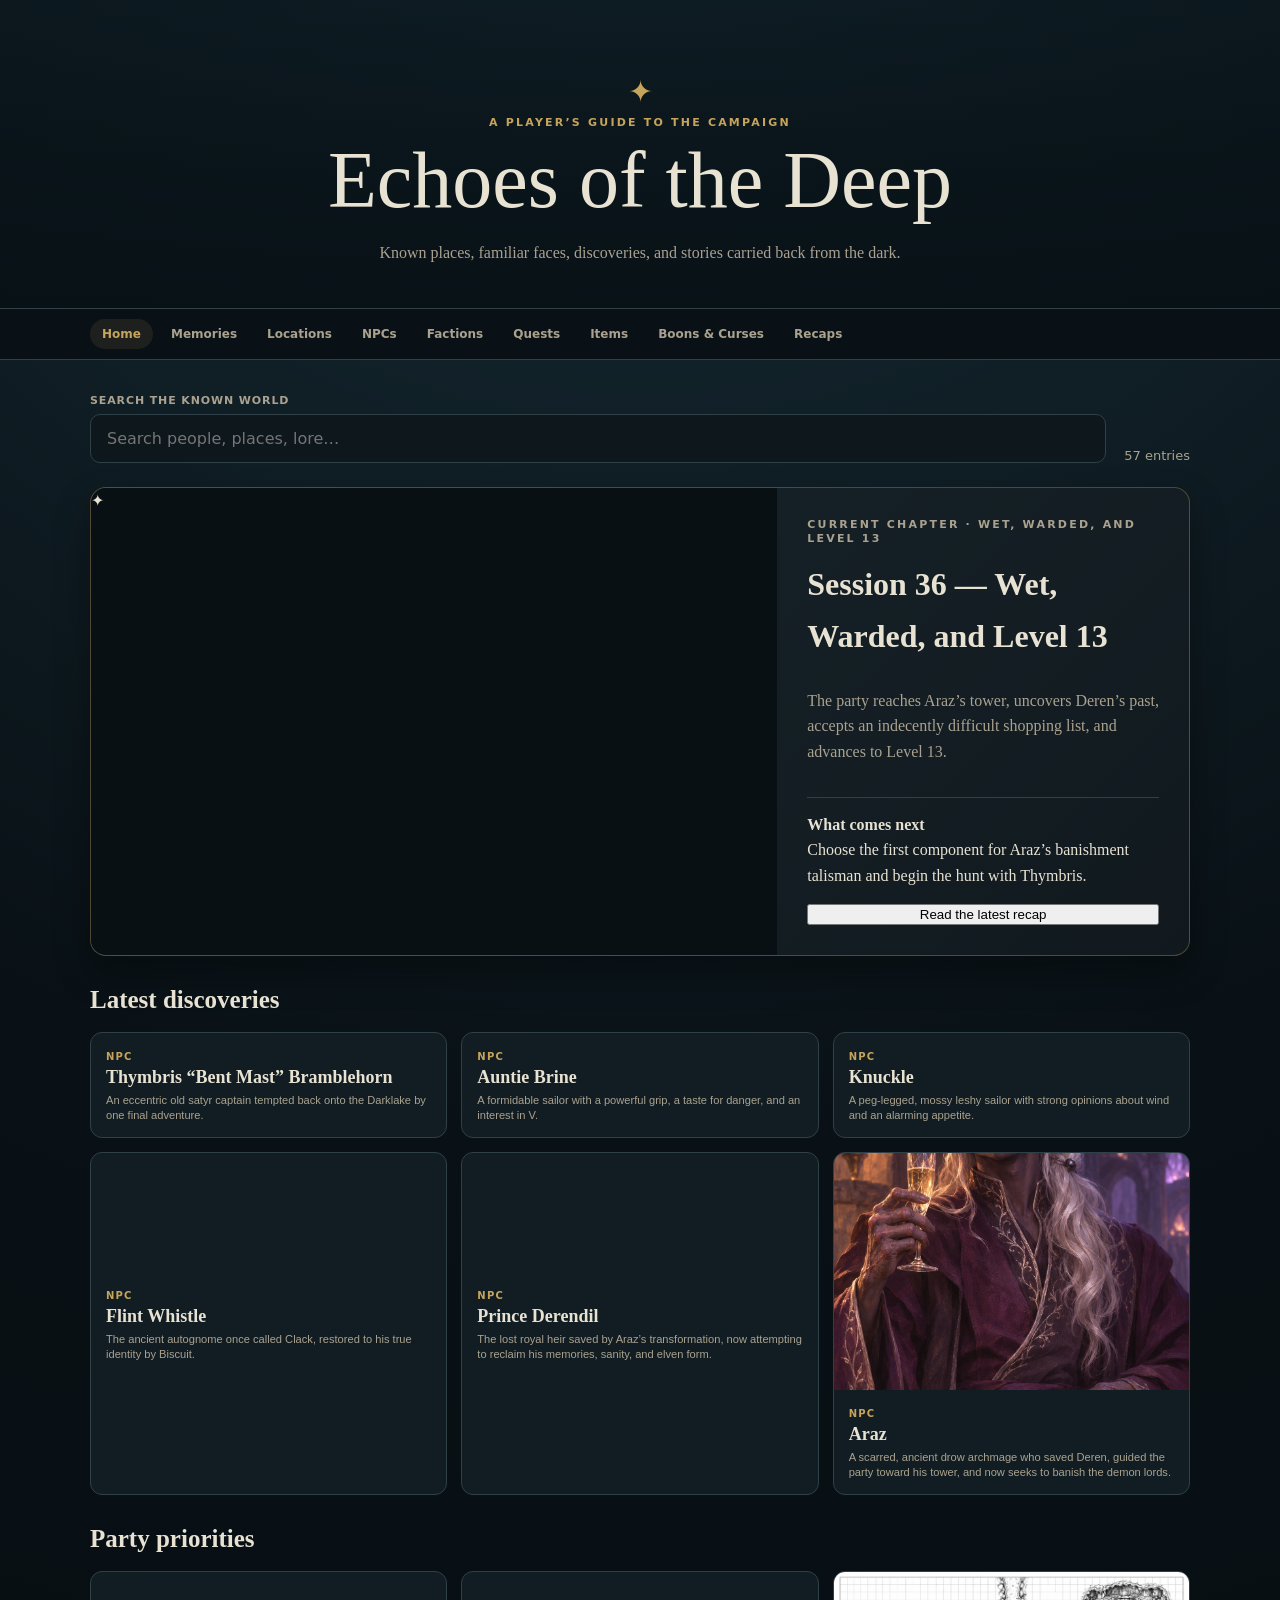
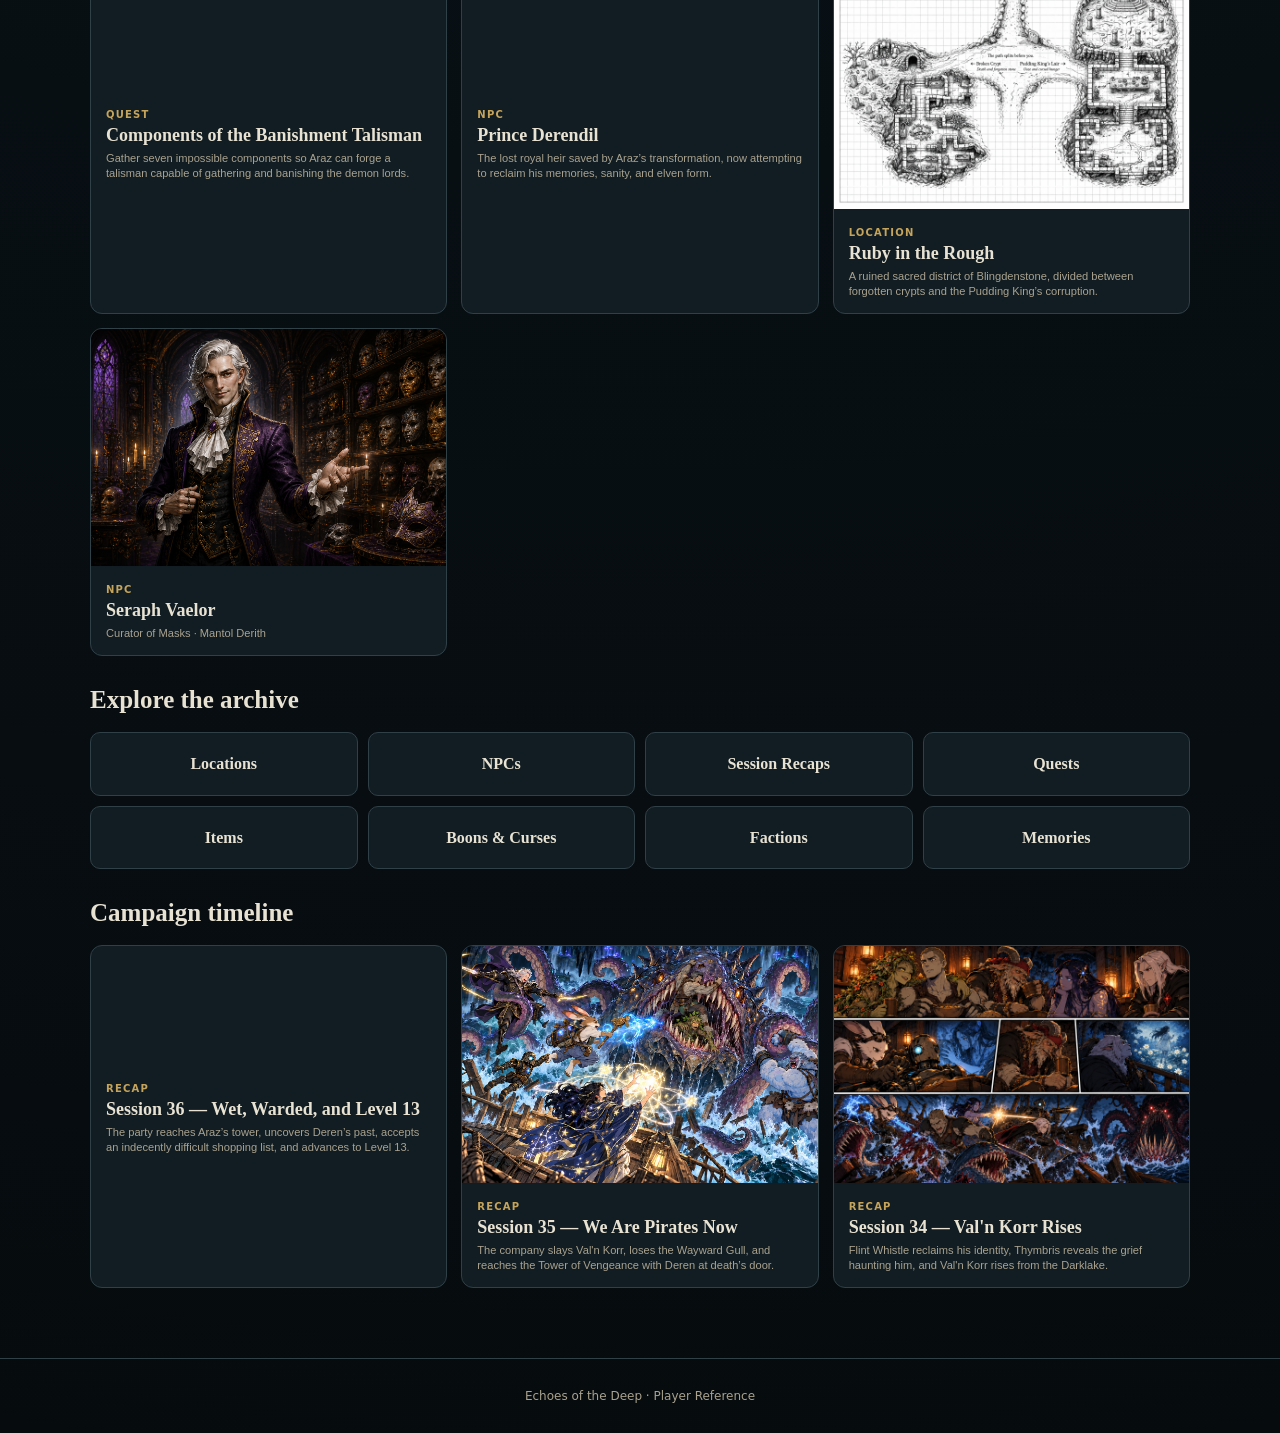
==== index.html @ adfc3007 "Add Session 36 recap, Araz, and talisman quest" ====
<!doctype html>
<html lang="en">
<head>
  <meta charset="utf-8"><meta name="viewport" content="width=device-width,initial-scale=1">
  <meta name="description" content="Player-safe campaign reference for Echoes of the Deep">
  <title>Echoes of the Deep · Player Wiki</title><link rel="stylesheet" href="styles.css?v=dashboard-20260818">
  <style>
    .item-effect{margin-top:24px;padding:20px;border:1px solid var(--gold);border-radius:12px;background:#c6a45b12}.item-effect h3{margin:0 0 8px;color:var(--gold);font-size:23px}.item-effect p{margin:8px 0 0}.item-effect .effect-rarity{font-weight:700;color:var(--gold)}
    .item-filters{display:flex;flex-wrap:wrap;gap:8px;margin:-6px 0 24px}.item-filters button{padding:9px 13px;border:1px solid var(--line);border-radius:999px;background:#0d171c;color:var(--muted);font:700 12px system-ui;cursor:pointer}.item-filters button:hover,.item-filters button.active{border-color:var(--gold);background:#c6a45b1b;color:var(--gold)}
    .item-ledger{margin-bottom:28px}.ledger-heading{padding:24px 26px;border:1px solid #c6a45b66;border-radius:14px 14px 0 0;background:linear-gradient(135deg,#271d12,#101b20)}.ledger-heading h2{margin:2px 0 6px;color:#f1d58f;font:600 clamp(28px,5vw,42px)/1.1 Copperplate,"Palatino Linotype",Georgia,serif;letter-spacing:.04em}.ledger-heading>p:last-child{margin:0;color:var(--muted);font-style:italic}.ledger-section{padding:22px;border:1px solid var(--line);border-top:0;background:#0c161b}.ledger-section h3,.featured-heading{margin:0 0 13px;color:var(--gold);font:600 21px Copperplate,"Palatino Linotype",Georgia,serif;letter-spacing:.06em}.ledger-used{background:#151113}.ledger-scroll{overflow-x:auto}.ledger-table{width:100%;border-collapse:collapse;font-size:14px}.ledger-table th{padding:9px;border-bottom:1px solid var(--gold);color:var(--gold);font:700 11px Copperplate,Georgia,serif;letter-spacing:.08em;text-align:left;text-transform:uppercase}.ledger-table td{padding:11px 9px;border-bottom:1px solid var(--line);vertical-align:top}.ledger-table td:nth-child(5){min-width:260px;color:var(--muted)}.ledger-table button{padding:0;border:0;background:none;color:var(--ink);font:700 14px Georgia,serif;text-align:left;cursor:pointer}.ledger-table button:hover{color:var(--gold)}.ledger-status{white-space:nowrap;color:var(--blue);font-weight:700}.ledger-used .ledger-status{color:#bc8f8f}.ledger-empty{margin:0;color:var(--muted);font-style:italic}.featured-heading{margin-top:28px}
    .home-dashboard{display:grid;gap:24px;margin-bottom:28px}.home-current{display:grid;grid-template-columns:minmax(0,1.25fr) minmax(280px,.75fr);overflow:hidden;border:1px solid #c6a45b55;border-radius:16px;background:linear-gradient(135deg,#18262d,#11191e);box-shadow:0 16px 36px #0005}.home-current-image{min-height:330px;background:#081014}.home-current-image img{width:100%;height:100%;object-fit:cover}.home-current-copy{display:flex;flex-direction:column;justify-content:center;padding:30px}.home-current-copy h2{margin:5px 0 10px;font-size:32px}.home-current-copy p{color:var(--muted)}.home-current-copy .objective{padding-top:14px;border-top:1px solid var(--line);color:var(--ink)}.home-section h2{margin:0 0 12px;font-size:25px}.home-cards{display:grid;grid-template-columns:repeat(3,minmax(0,1fr));gap:14px}.home-card{overflow:hidden;padding:0;border:1px solid var(--line);border-radius:12px;background:var(--panel);color:var(--ink);text-align:left;cursor:pointer}.home-card:hover{border-color:var(--gold);transform:translateY(-2px)}.home-card img{display:block;width:100%;aspect-ratio:3/2;object-fit:cover;background:#081014}.home-card-copy{display:block;padding:15px}.home-card strong{display:block;margin:4px 0;font:600 18px Georgia,serif}.home-card small{color:var(--muted)}.home-categories{display:grid;grid-template-columns:repeat(4,minmax(0,1fr));gap:10px}.home-categories a{padding:18px;border:1px solid var(--line);border-radius:10px;background:#111d22;color:var(--ink);font-weight:700;text-align:center;text-decoration:none}.home-categories a:hover{border-color:var(--gold);color:var(--gold)}@media(max-width:800px){.home-current{grid-template-columns:1fr}.home-current-image{min-height:230px}.home-cards{grid-template-columns:repeat(2,minmax(0,1fr))}.home-categories{grid-template-columns:repeat(2,minmax(0,1fr))}}@media(max-width:520px){.home-cards{grid-template-columns:1fr}}
  </style>
  <style>.npc-directory{margin-bottom:28px}.npc-heading{background:linear-gradient(135deg,#17232a,#251a2c)}.npc-table td:nth-child(5){min-width:280px;color:var(--muted)}.npc-relationship{color:var(--blue);font-weight:700}.ledger-unknown{background:#11171d}</style>
</head>
<body>
  <header class="hero"><div class="hero-mark">✦</div><p class="eyebrow">A player’s guide to the campaign</p><h1>Echoes of the Deep</h1><p class="subtitle">Known places, familiar faces, discoveries, and stories carried back from the dark.</p></header>
  <nav class="wiki-nav" aria-label="Wiki sections"><a href="#home" class="active">Home</a><a href="#memories">Memories</a><a href="#locations">Locations</a><a href="#npcs">NPCs</a><a href="#factions">Factions</a><a href="#quests">Quests</a><a href="#items">Items</a><a href="#boons-curses">Boons &amp; Curses</a><a href="#recaps">Recaps</a></nav>
  <main>
    <section class="tools"><label class="search"><span>Search the known world</span><input id="searchInput" type="search" placeholder="Search people, places, lore…"></label><p id="resultCount" aria-live="polite"></p></section>
    <nav id="itemFilters" class="item-filters hidden" aria-label="Item categories"><button class="active" type="button" data-item-category="all">All</button><button type="button" data-item-category="equipment">Equipment</button><button type="button" data-item-category="consumable">Consumables</button><button type="button" data-item-category="relic">Relics</button><button type="button" data-item-category="treasure">Treasure</button><button type="button" data-item-category="quest">Quest Items</button><button type="button" data-item-category="keepsake">Keepsakes</button></nav>
    <section id="itemLedger" class="item-ledger hidden" aria-label="Item ledger"></section>
    <nav id="npcFilters" class="item-filters hidden" aria-label="NPC status"><button class="active" type="button" data-npc-status="all">All</button><button type="button" data-npc-status="active">Current &amp; Active</button><button type="button" data-npc-status="unknown">Missing or Unknown</button><button type="button" data-npc-status="deceased">Deceased &amp; Defeated</button></nav>
    <section id="npcDirectory" class="npc-directory hidden" aria-label="NPC directory"></section>
    <section id="homeDashboard" class="home-dashboard"></section>
    <section id="welcome" class="welcome hidden"><p class="eyebrow">Campaign archive</p><h2>What the party knows</h2><p>This archive grows as the party explores. Everything here is safe for players to read.</p></section>
    <section id="entryGrid" class="entry-grid" aria-live="polite"></section>
    <section id="emptyState" class="empty hidden"><h2>Nothing discovered yet</h2><p>Try another search or return to the full archive.</p></section>
  </main>
  <dialog id="entryDialog"><button id="closeDialog" class="close" aria-label="Close">×</button><div id="dialogContent"></div></dialog>
  <footer>Echoes of the Deep · Player Reference</footer>
  <script src="data/wiki-data.js?v=session-36-20261103"></script><script src="app.js?v=session-33-fit-20261013"></script>
</body></html>
---- styles.css ----
:root{--ink:#e8e2d3;--muted:#aaa28f;--deep:#091116;--panel:#111d22;--line:#304047;--gold:#c6a45b;--blue:#6d9aaa;--shadow:0 18px 50px #0008}*{box-sizing:border-box}html{scroll-behavior:smooth}body{margin:0;min-height:100vh;background:radial-gradient(circle at 50% -10%,#19303a 0,#091116 42%,#060b0e 100%);color:var(--ink);font:16px/1.6 Georgia,serif}.hero{text-align:center;padding:68px 20px 42px;border-bottom:1px solid var(--line);background:linear-gradient(#07101588,#071015ee)}.hero-mark{color:var(--gold);font-size:30px}.eyebrow{margin:0 0 8px;color:var(--gold);font:700 11px/1.3 system-ui;letter-spacing:.2em;text-transform:uppercase}h1{margin:0;font-size:clamp(42px,8vw,80px);line-height:1.05;font-weight:500}.subtitle{max-width:660px;margin:18px auto 0;color:var(--muted)}.wiki-nav{position:sticky;top:0;z-index:10;display:flex;gap:6px;overflow:auto;padding:10px max(14px,calc((100% - 1100px)/2));border-bottom:1px solid var(--line);background:#091116eb;backdrop-filter:blur(14px)}.wiki-nav a{flex:0 0 auto;padding:8px 12px;border-radius:999px;color:var(--muted);font:700 12px system-ui;text-decoration:none}.wiki-nav a:hover,.wiki-nav a.active{background:#c6a45b1b;color:var(--gold)}main{width:min(1100px,calc(100% - 28px));margin:34px auto 70px}.tools{display:flex;align-items:end;gap:18px;margin-bottom:24px}.search{flex:1;color:var(--muted);font:700 11px system-ui;letter-spacing:.08em;text-transform:uppercase}.search span{display:block;margin-bottom:7px}.search input{width:100%;padding:14px 16px;border:1px solid var(--line);border-radius:10px;background:#0d171c;color:var(--ink);font:16px system-ui}.tools p{margin:0;color:var(--muted);font:13px system-ui}.welcome{padding:28px;margin-bottom:24px;border:1px solid #c6a45b42;border-radius:14px;background:linear-gradient(135deg,#c6a45b14,#111d22)}.welcome h2{margin:0 0 8px;font-size:28px}.welcome p:last-child{margin:0;color:var(--muted)}.entry-grid{display:grid;grid-template-columns:repeat(3,minmax(0,1fr));gap:16px}.entry{display:flex;min-height:260px;overflow:hidden;flex-direction:column;border:1px solid var(--line);border-radius:14px;background:var(--panel);box-shadow:0 10px 26px #0004;cursor:pointer;transition:.18s}.entry:hover{transform:translateY(-3px);border-color:var(--gold)}.entry-image{height:120px;background:linear-gradient(135deg,#1c343e,#0c1519);background-position:center;background-size:cover;display:grid;place-items:center;color:#c6a45b77;font-size:32px}.entry-body{display:flex;flex:1;flex-direction:column;padding:17px}.tag{color:var(--gold);font:800 10px system-ui;letter-spacing:.12em;text-transform:uppercase}.entry h2{margin:5px 0 7px;font-size:21px;line-height:1.25}.entry p{display:-webkit-box;margin:0;color:var(--muted);font-size:14px;-webkit-line-clamp:3;-webkit-box-orient:vertical;overflow:hidden}.entry .open{margin-top:auto;padding-top:14px;color:var(--blue);font:700 12px system-ui}.empty{text-align:center;padding:70px 20px;color:var(--muted)}.hidden{display:none!important}dialog{width:min(760px,calc(100% - 28px));max-height:calc(100vh - 40px);padding:0;border:1px solid var(--line);border-radius:16px;background:#101b20;color:var(--ink);box-shadow:var(--shadow)}dialog::backdrop{background:#020608cc;backdrop-filter:blur(4px)}.close{position:sticky;float:right;top:12px;right:12px;z-index:2;width:38px;height:38px;border:1px solid var(--line);border-radius:50%;background:#091116;color:var(--ink);font-size:23px;cursor:pointer}.dialog-image{height:260px;background:linear-gradient(135deg,#1c343e,#0c1519);background-position:center;background-size:cover}.dialog-body{padding:28px}.dialog-body h2{margin:5px 0 14px;font-size:34px}.dialog-body .summary{color:var(--gold);font-size:18px}.dialog-body .content{white-space:pre-wrap}.links{display:flex;flex-wrap:wrap;gap:7px;margin-top:24px}.links button{padding:7px 10px;border:1px solid var(--line);border-radius:999px;background:#17262d;color:var(--ink);cursor:pointer}footer{padding:30px;text-align:center;border-top:1px solid var(--line);color:var(--muted);font:12px system-ui}@media(max-width:850px){.entry-grid{grid-template-columns:repeat(2,minmax(0,1fr))}}@media(max-width:560px){.hero{padding-top:45px}.entry-grid{grid-template-columns:1fr}.tools{align-items:stretch;flex-direction:column}.dialog-image{height:180px}}
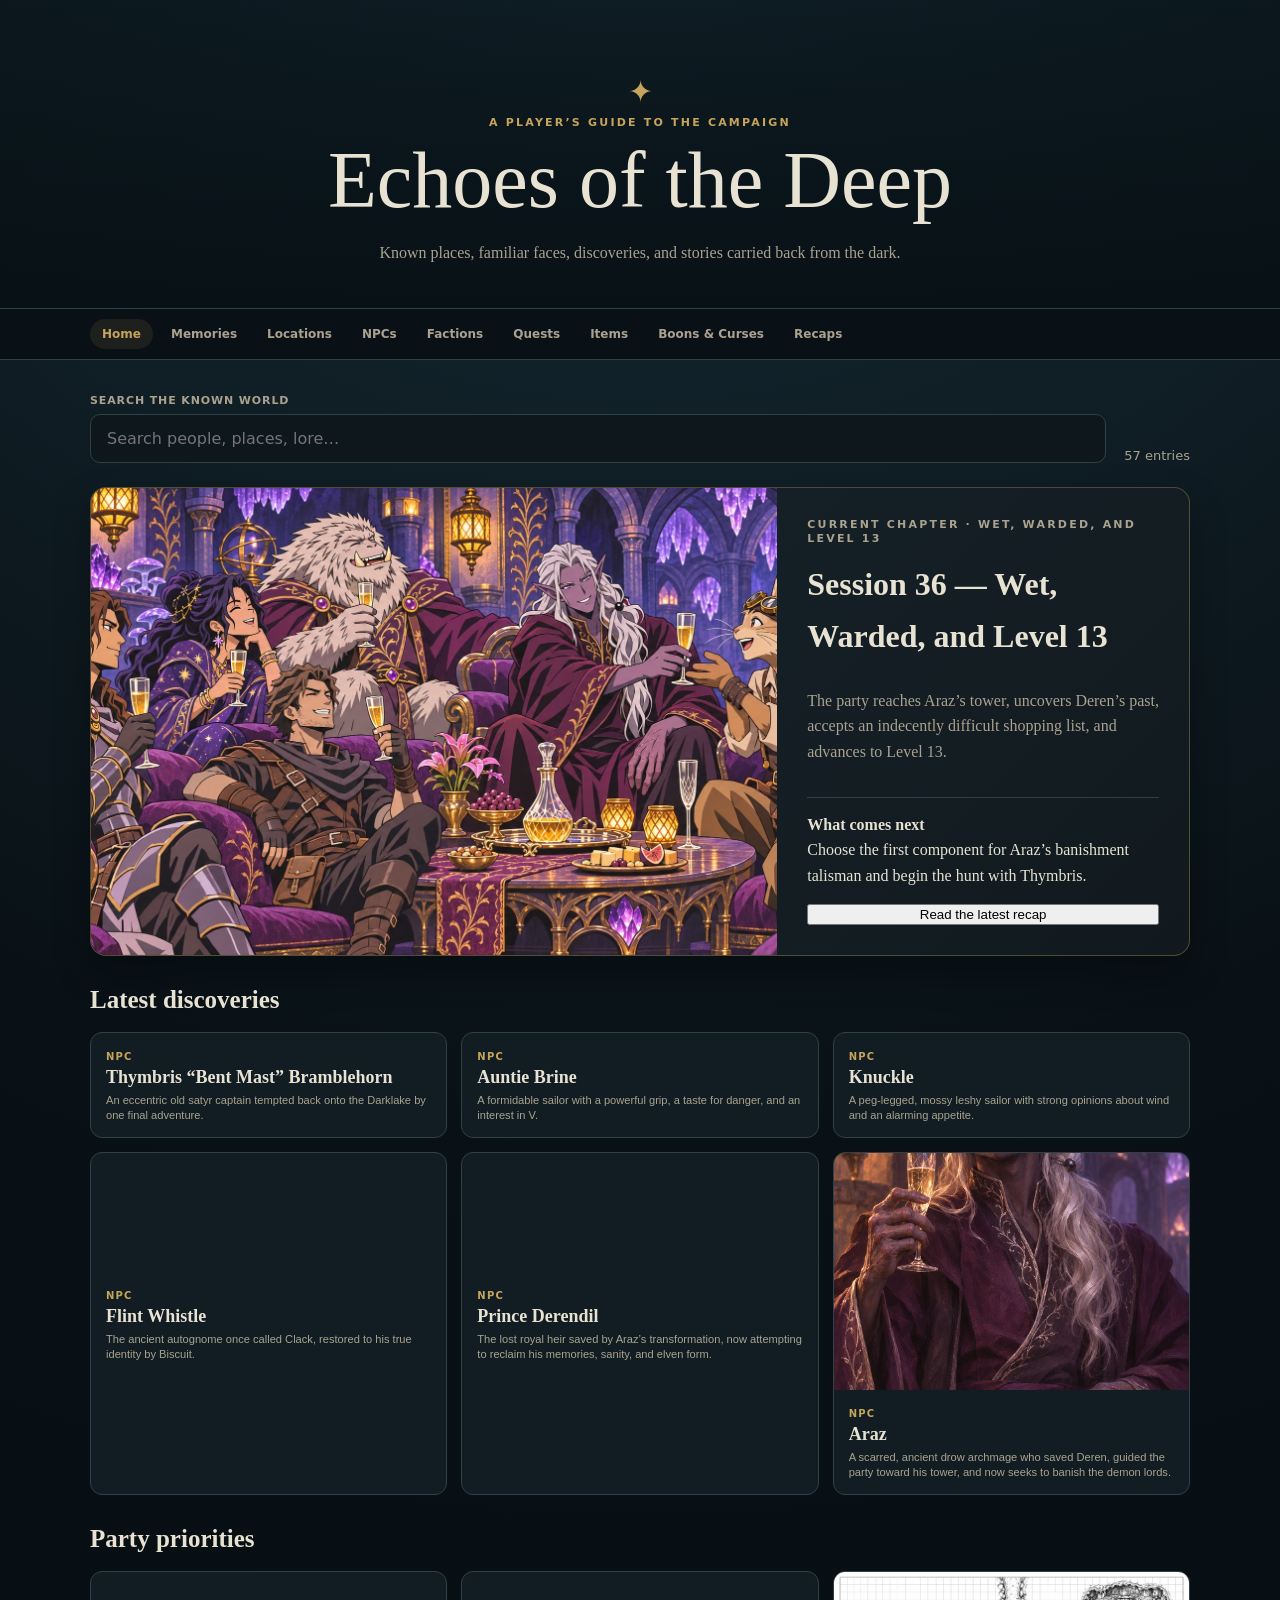
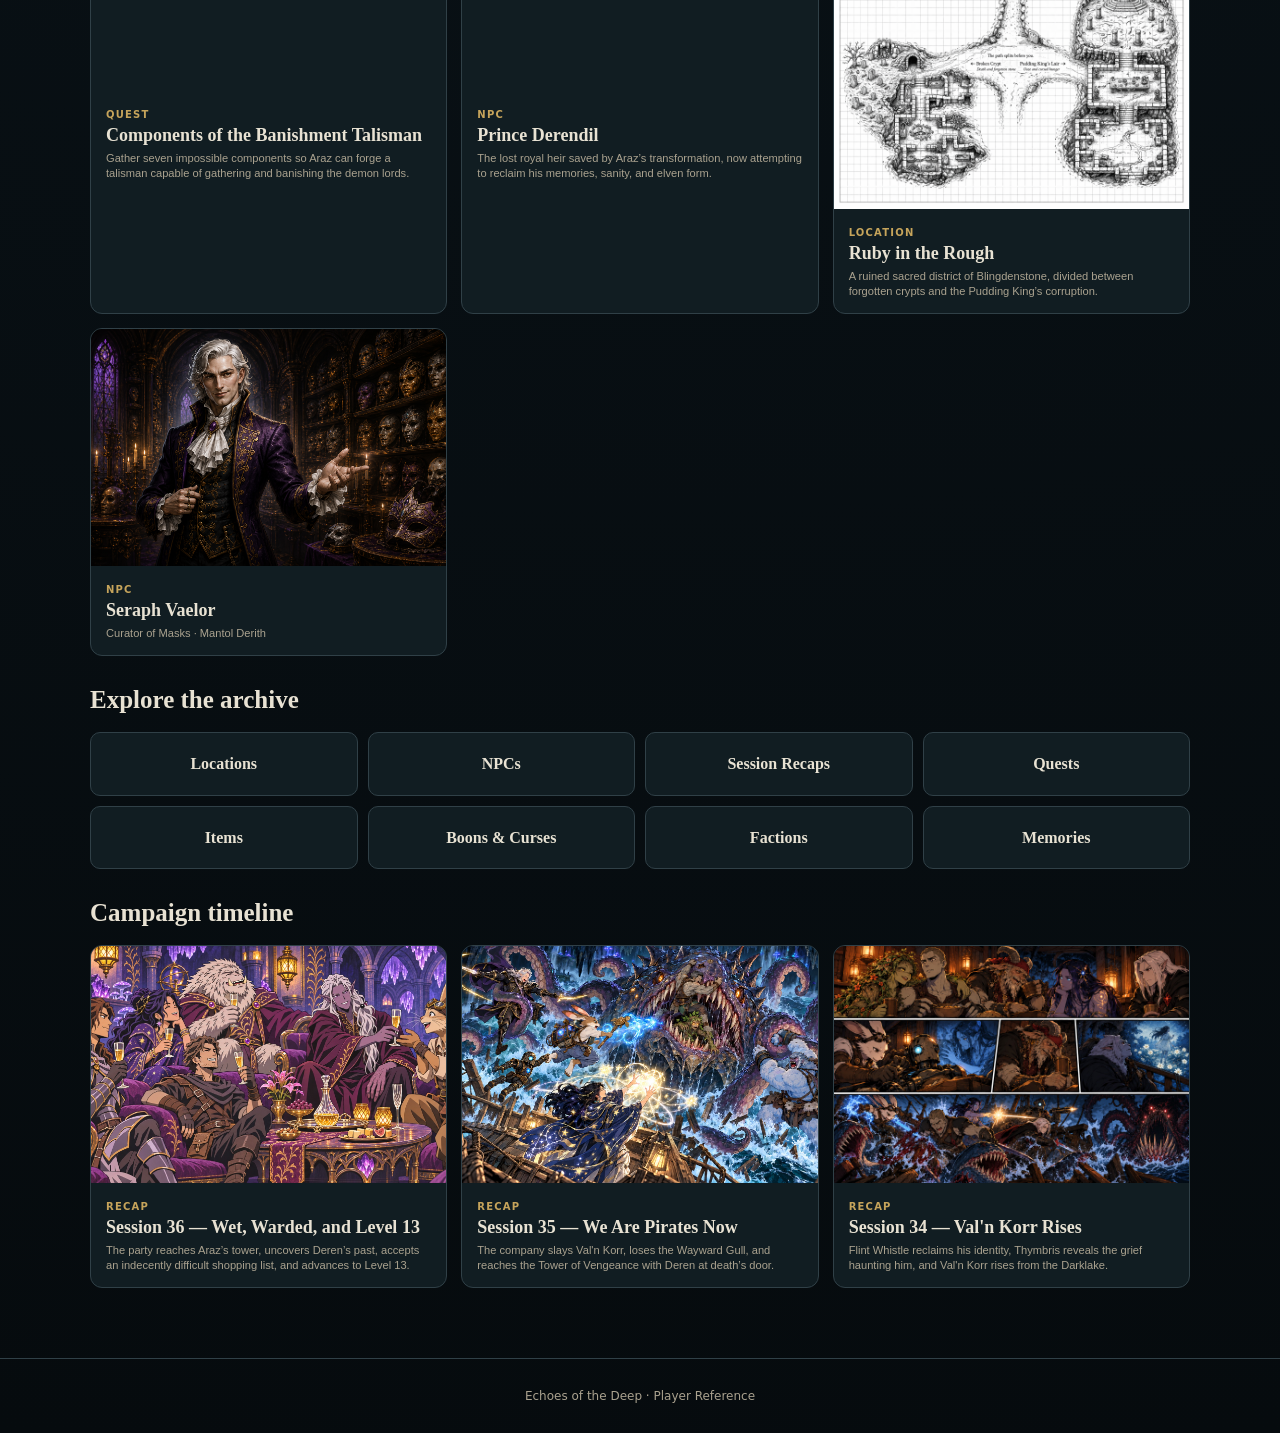
==== commit caca78c6: "Add Session 36 recap banner" ====
--- a/index.html
+++ b/index.html
@@ -28,5 +28,5 @@
   </main>
   <dialog id="entryDialog"><button id="closeDialog" class="close" aria-label="Close">×</button><div id="dialogContent"></div></dialog>
   <footer>Echoes of the Deep · Player Reference</footer>
-  <script src="data/wiki-data.js?v=session-36-20261103"></script><script src="app.js?v=session-33-fit-20261013"></script>
+  <script src="data/wiki-data.js?v=session-36-banner-20261103"></script><script src="app.js?v=session-33-fit-20261013"></script>
 </body></html>
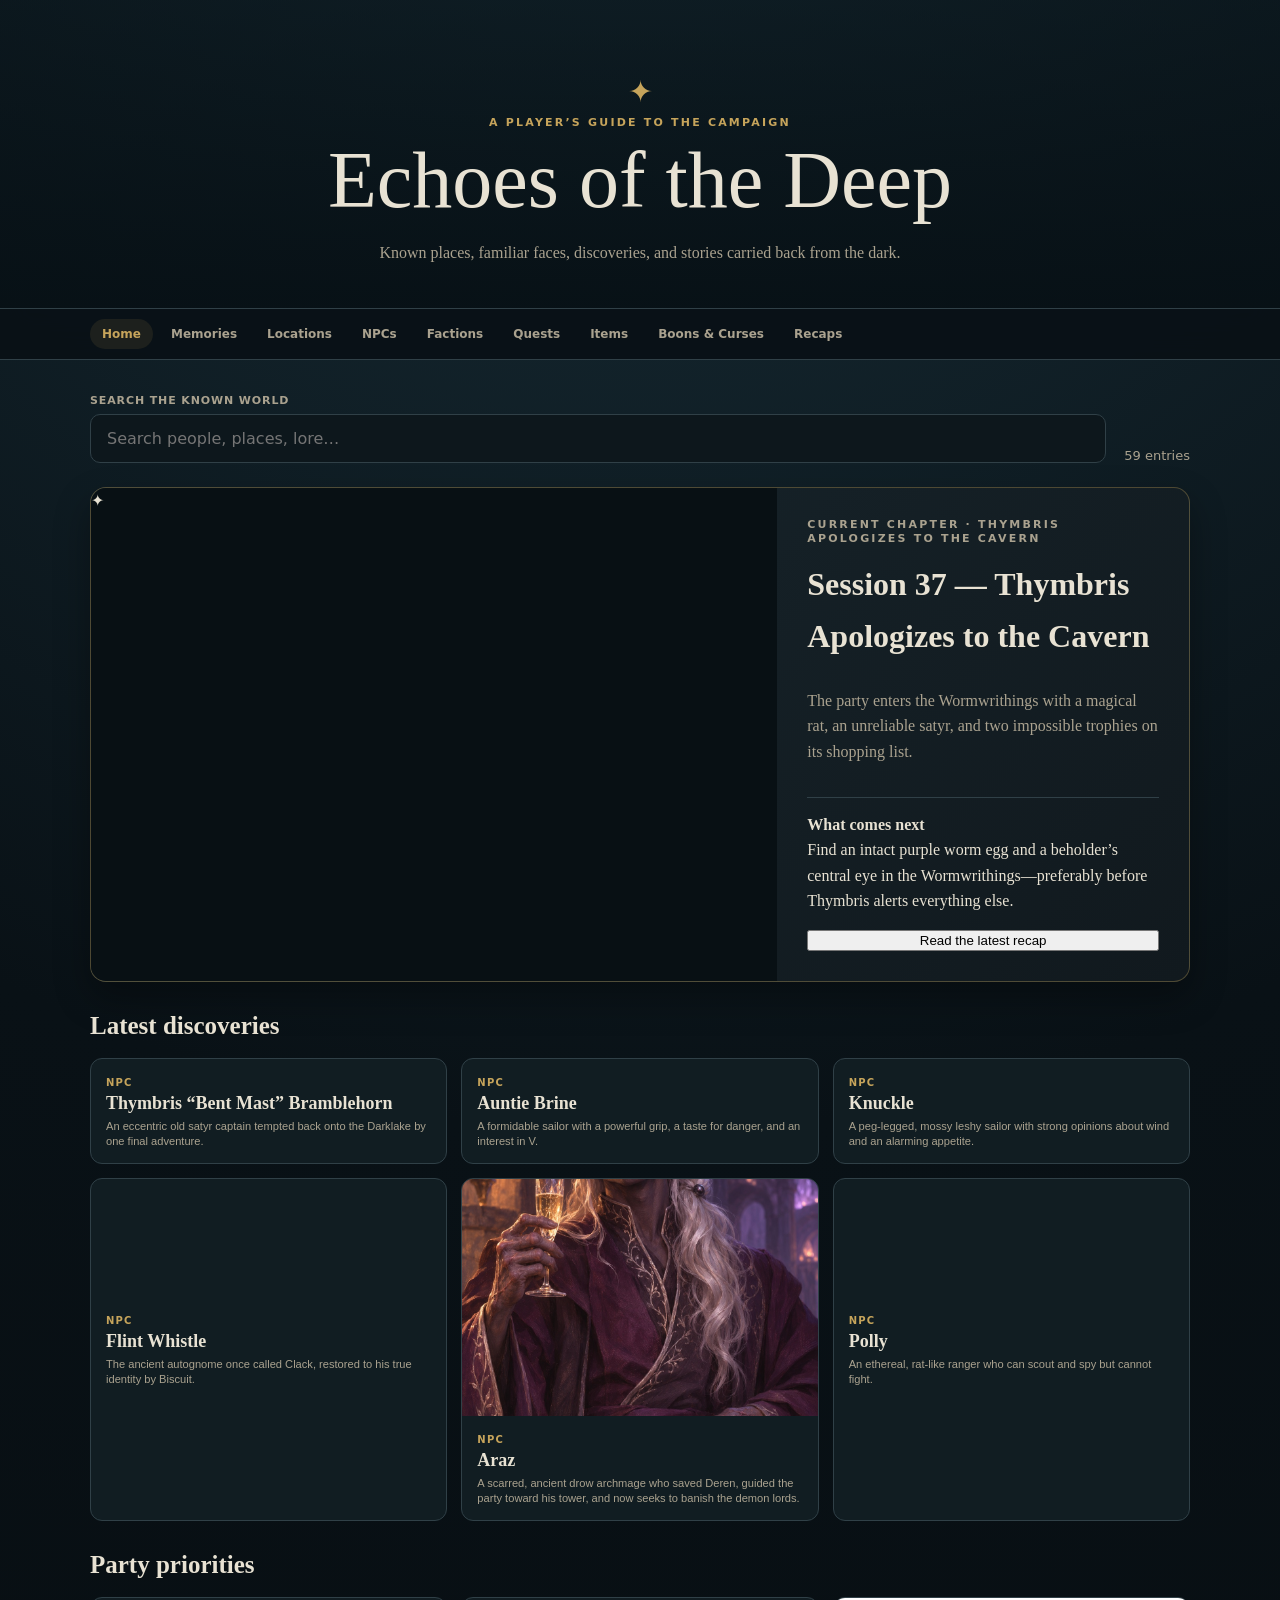
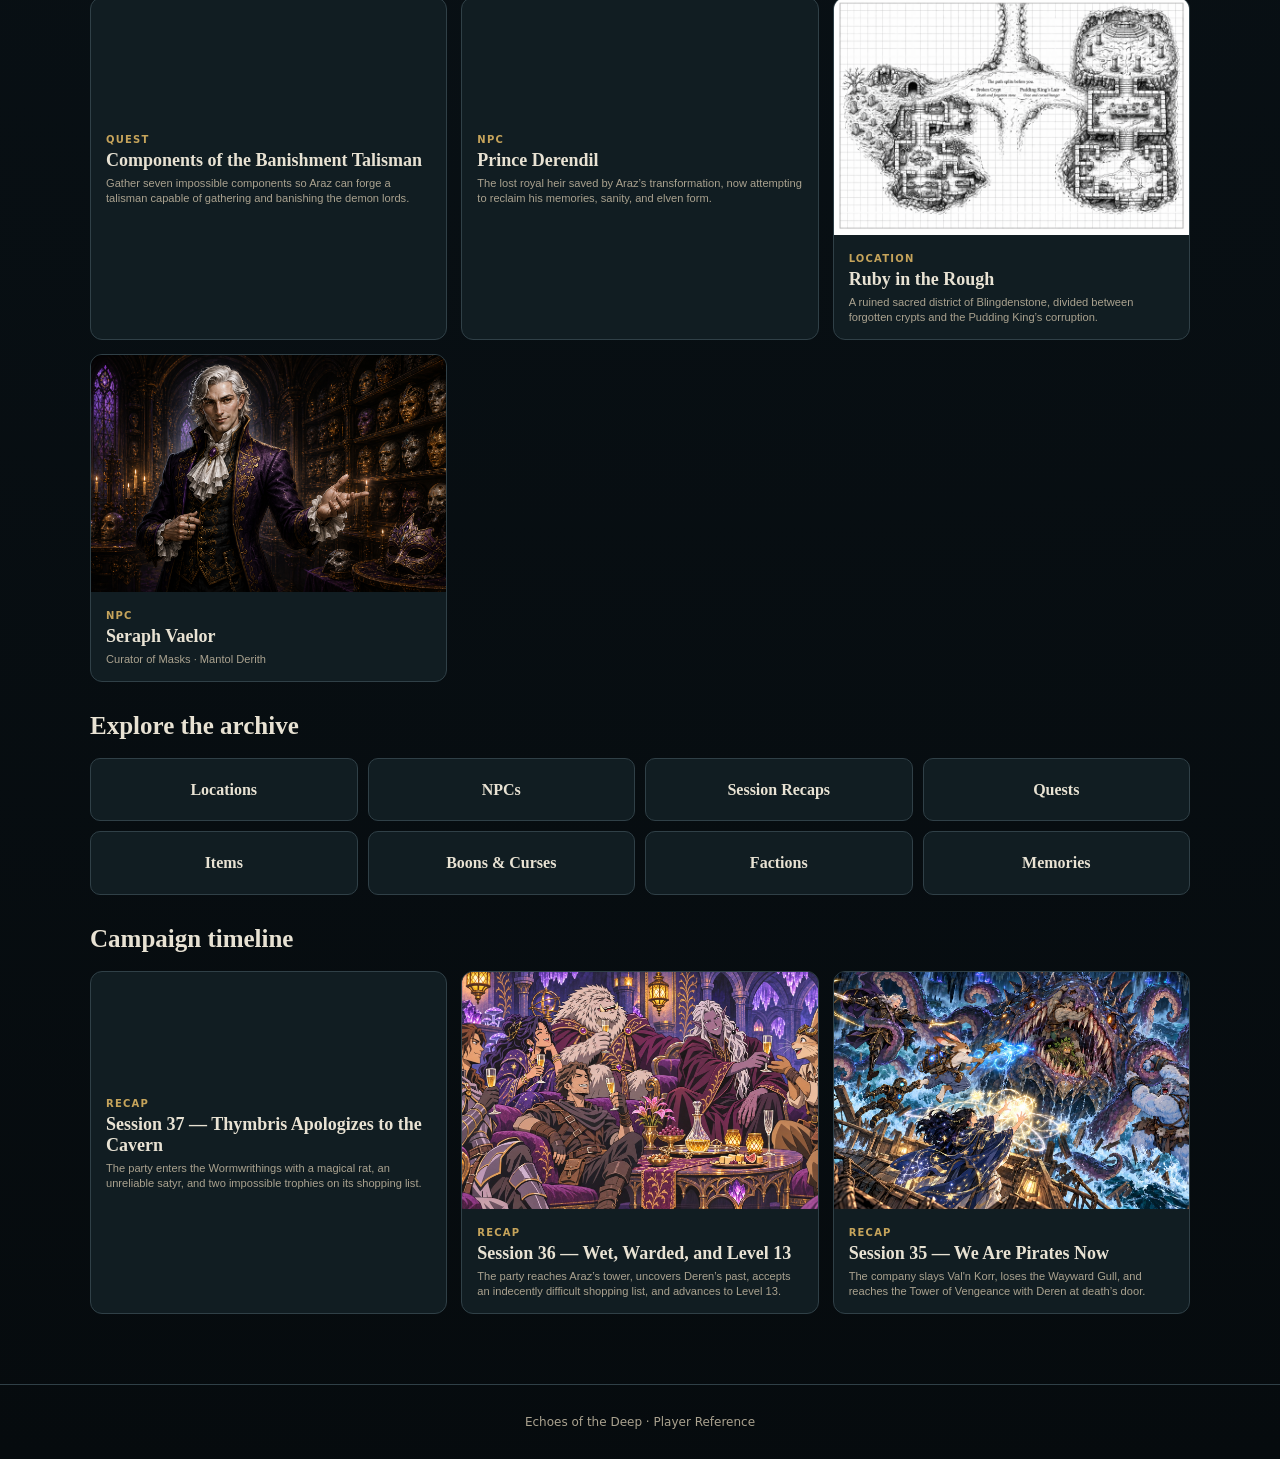
==== commit 83848acf: "Add Session 37 bardic recap" ====
--- a/index.html
+++ b/index.html
@@ -28,5 +28,5 @@
   </main>
   <dialog id="entryDialog"><button id="closeDialog" class="close" aria-label="Close">×</button><div id="dialogContent"></div></dialog>
   <footer>Echoes of the Deep · Player Reference</footer>
-  <script src="data/wiki-data.js?v=session-36-banner-20261103"></script><script src="app.js?v=session-33-fit-20261013"></script>
+  <script src="data/wiki-data.js?v=session-37-20261110"></script><script src="app.js?v=session-33-fit-20261013"></script>
 </body></html>
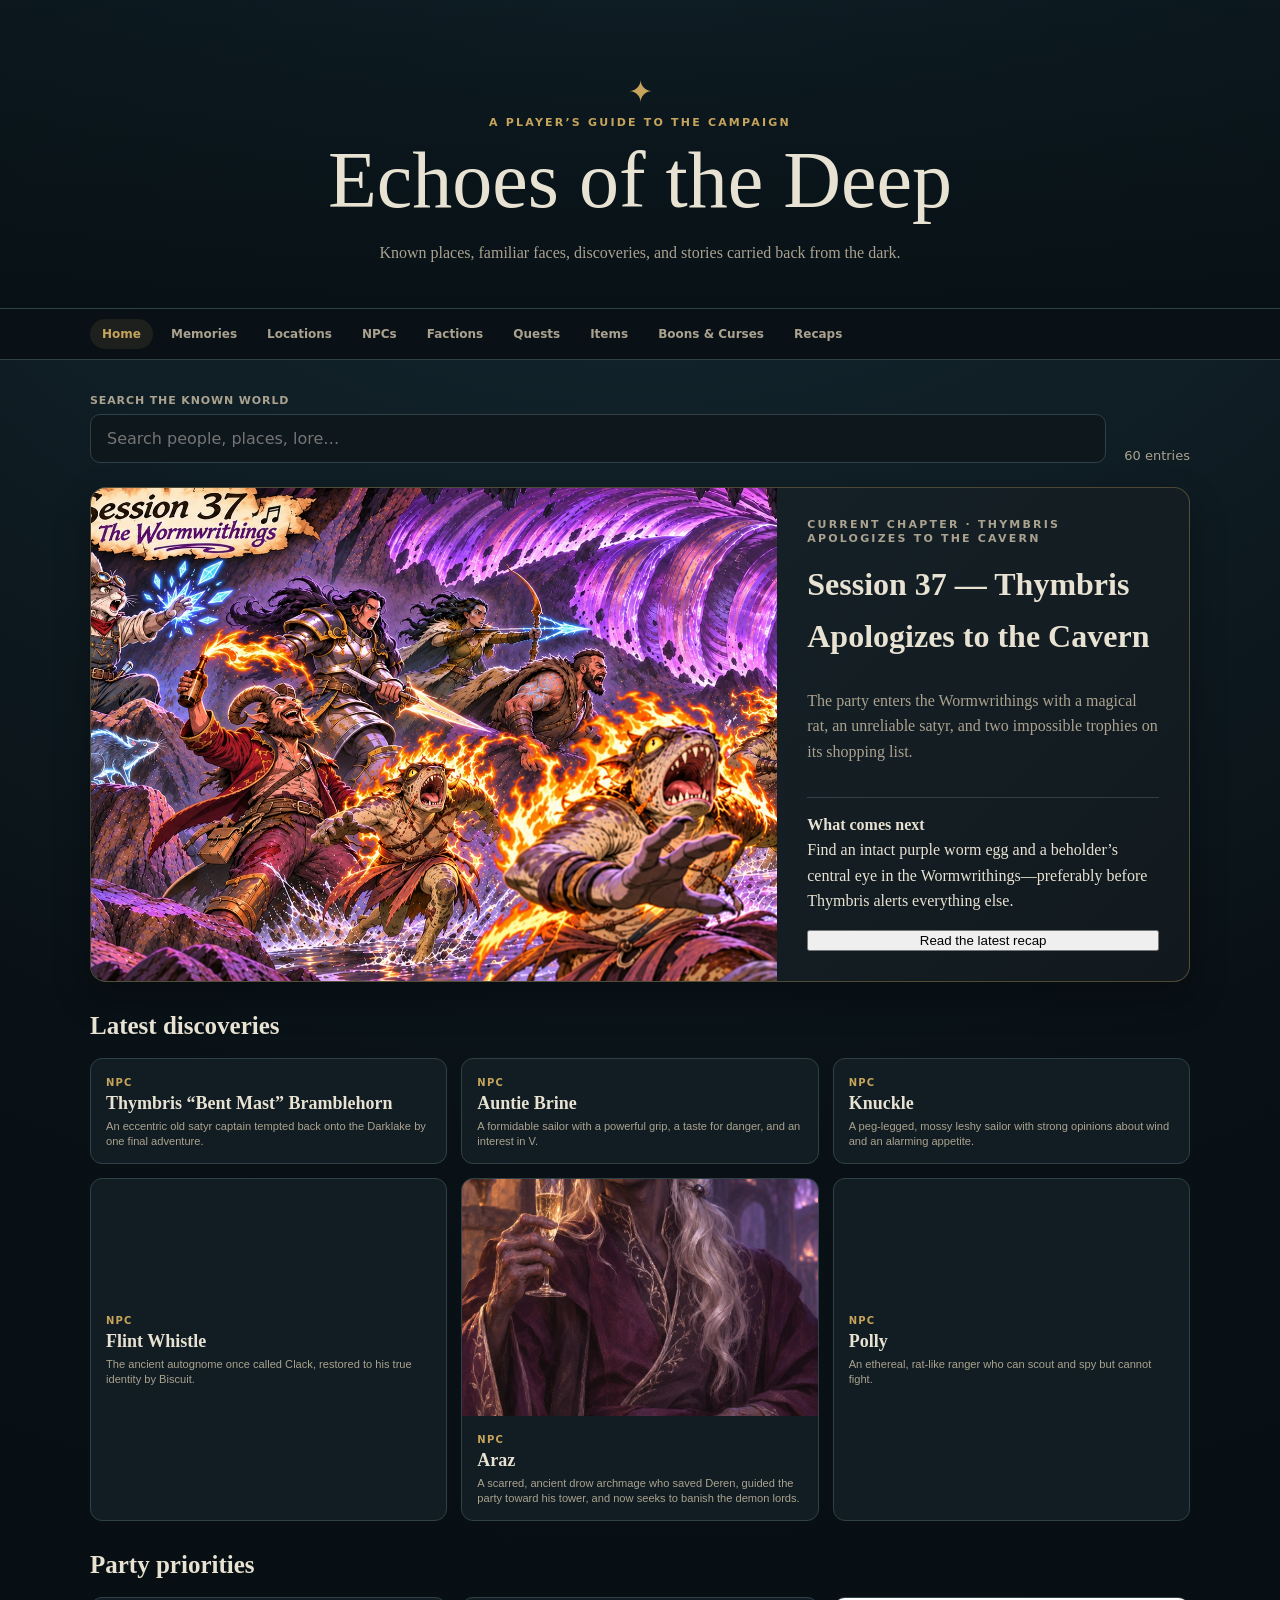
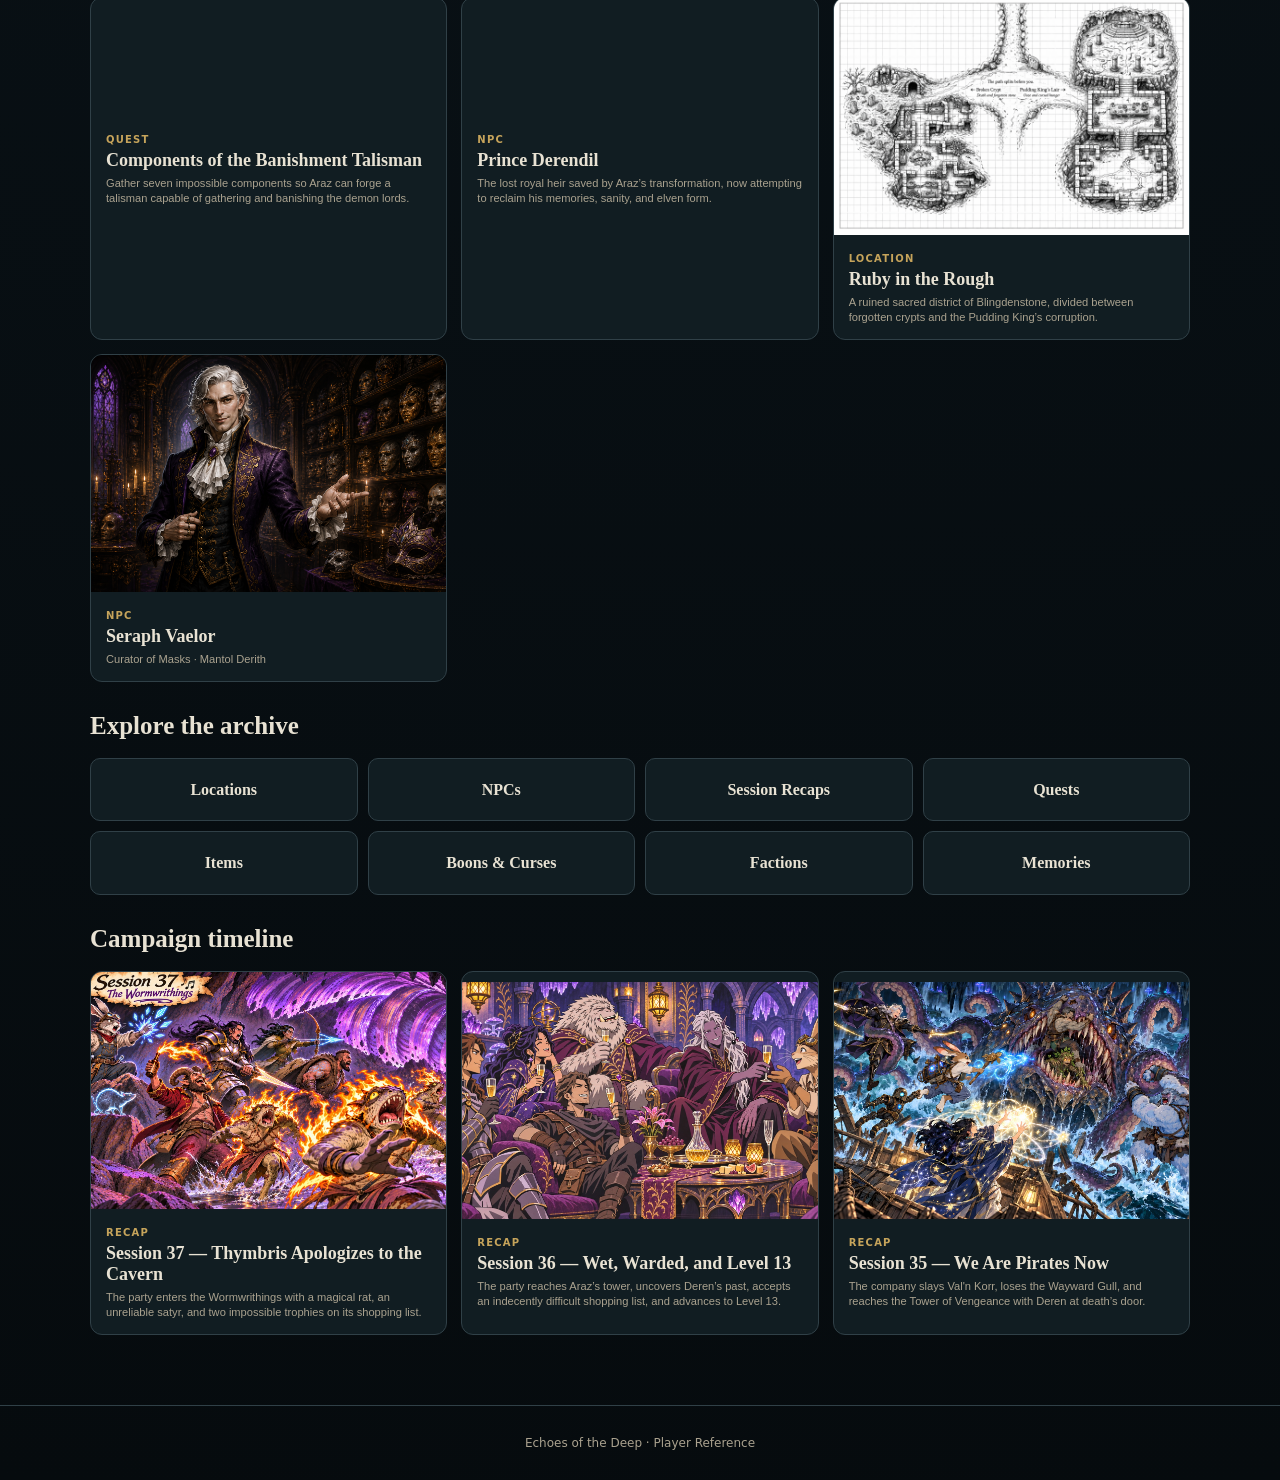
==== commit 63ccbdfd: "Add Session 37 banner and lucky doubloons" ====
--- a/index.html
+++ b/index.html
@@ -28,5 +28,5 @@
   </main>
   <dialog id="entryDialog"><button id="closeDialog" class="close" aria-label="Close">×</button><div id="dialogContent"></div></dialog>
   <footer>Echoes of the Deep · Player Reference</footer>
-  <script src="data/wiki-data.js?v=session-37-20261110"></script><script src="app.js?v=session-33-fit-20261013"></script>
+  <script src="data/wiki-data.js?v=session-37-banner-doubloon-20261110"></script><script src="app.js?v=session-33-fit-20261013"></script>
 </body></html>
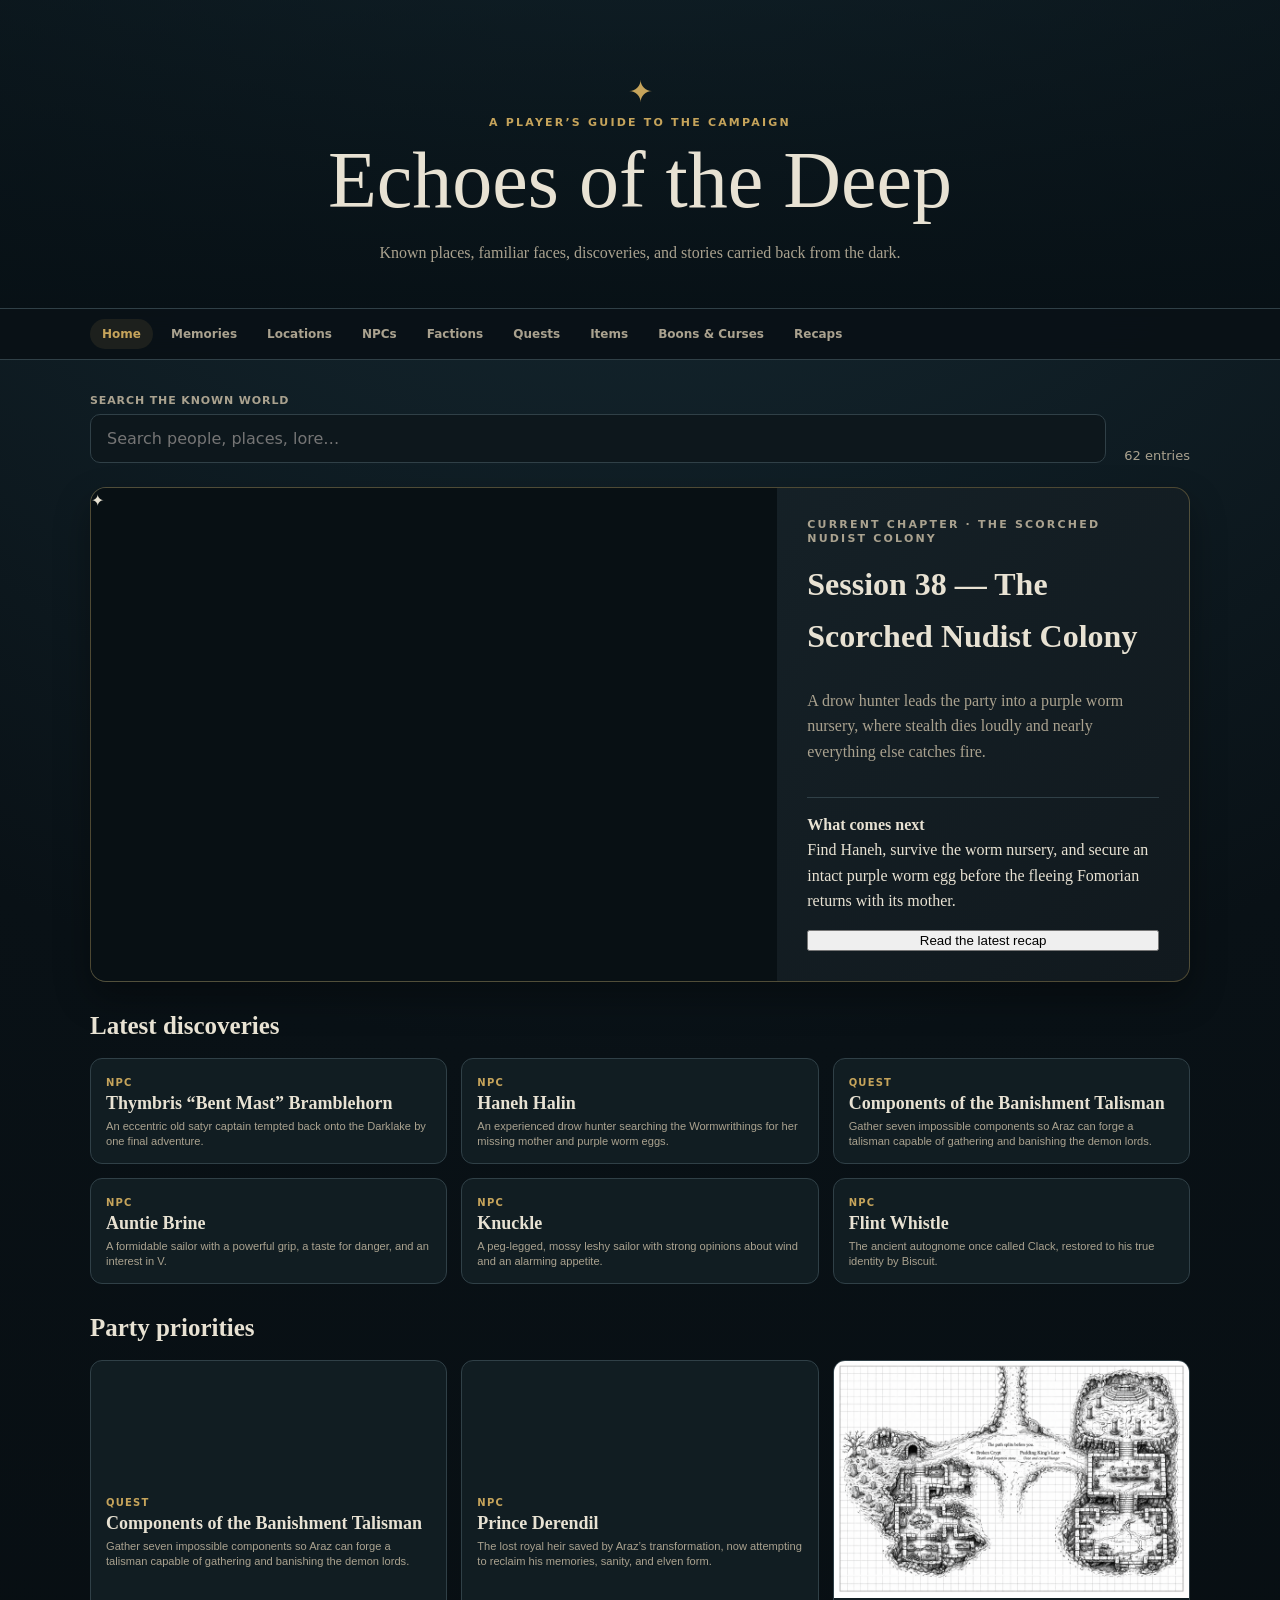
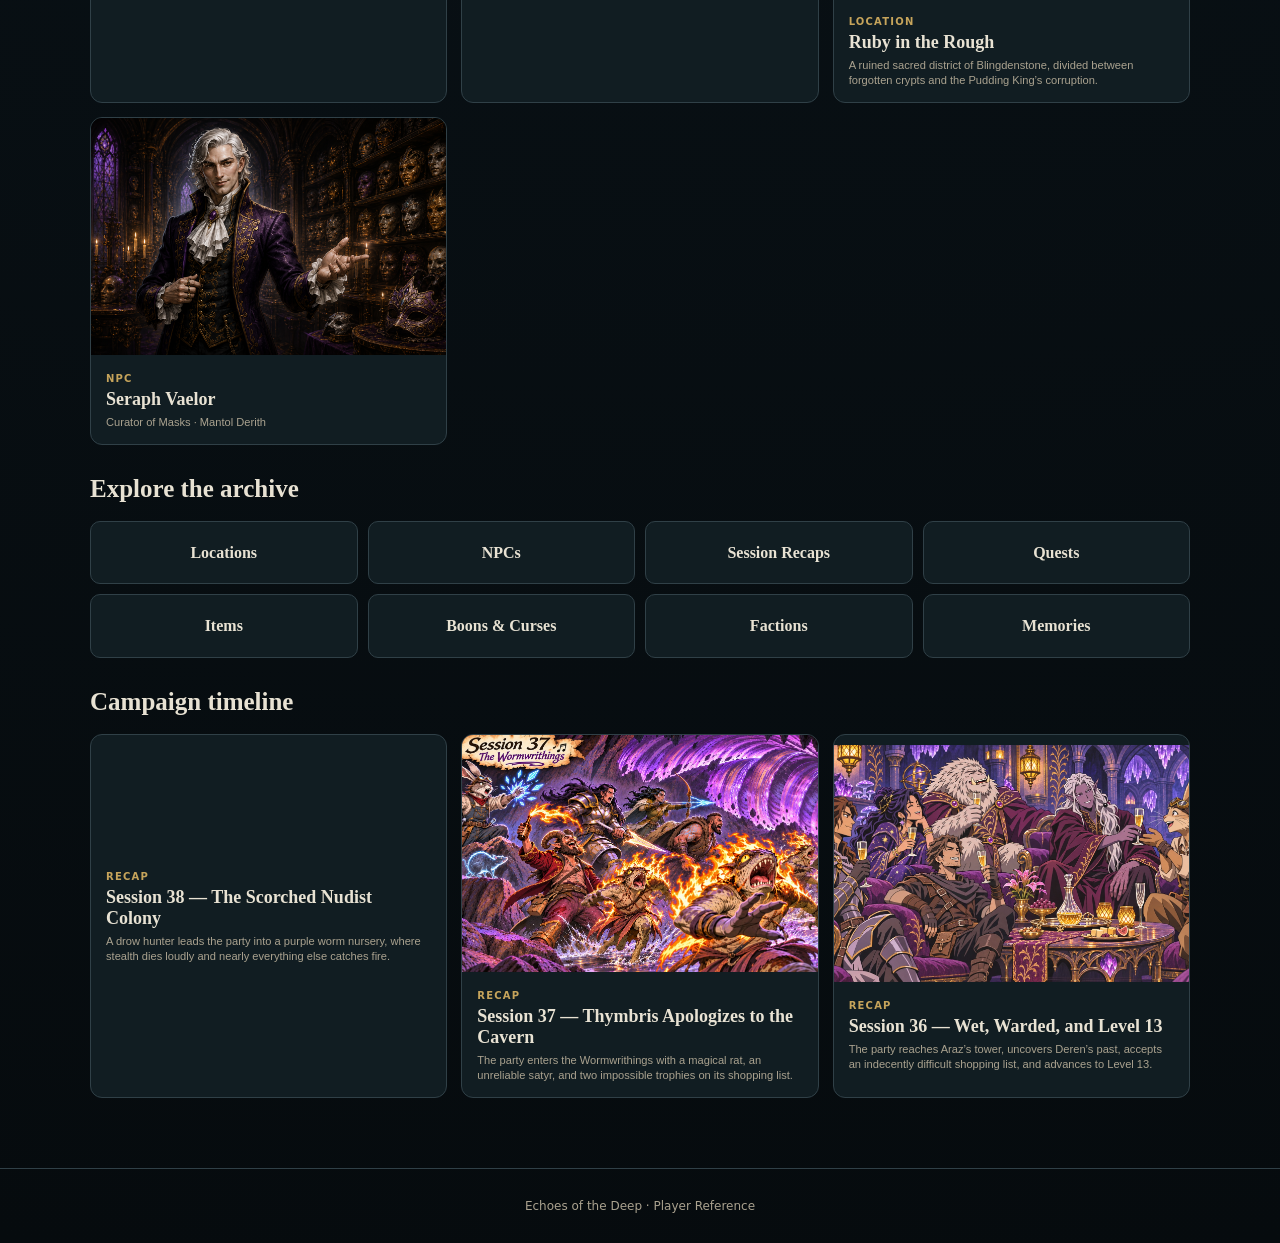
==== commit 4afa1f91: "Add Session 38 bardic recap" ====
--- a/index.html
+++ b/index.html
@@ -28,5 +28,5 @@
   </main>
   <dialog id="entryDialog"><button id="closeDialog" class="close" aria-label="Close">×</button><div id="dialogContent"></div></dialog>
   <footer>Echoes of the Deep · Player Reference</footer>
-  <script src="data/wiki-data.js?v=session-37-banner-doubloon-20261110"></script><script src="app.js?v=session-33-fit-20261013"></script>
+  <script src="data/wiki-data.js?v=session-38-20261117"></script><script src="app.js?v=session-33-fit-20261013"></script>
 </body></html>
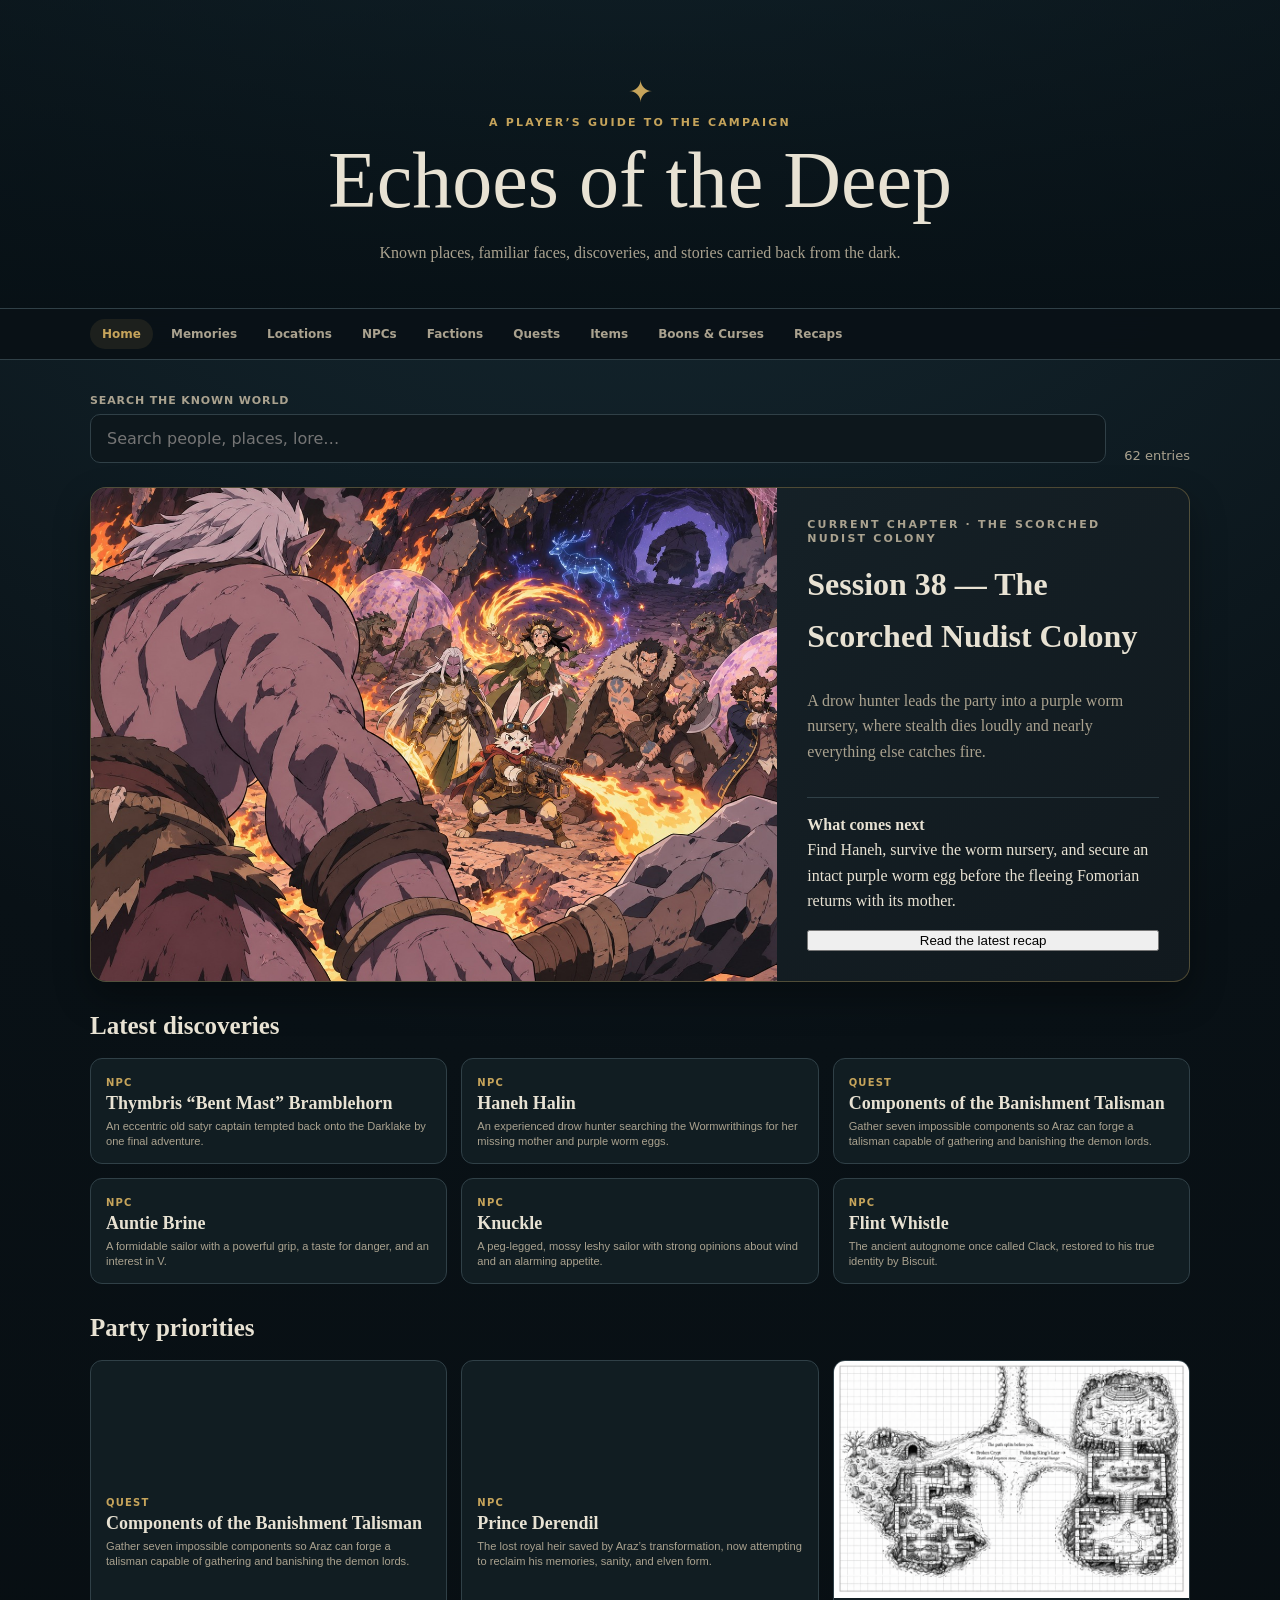
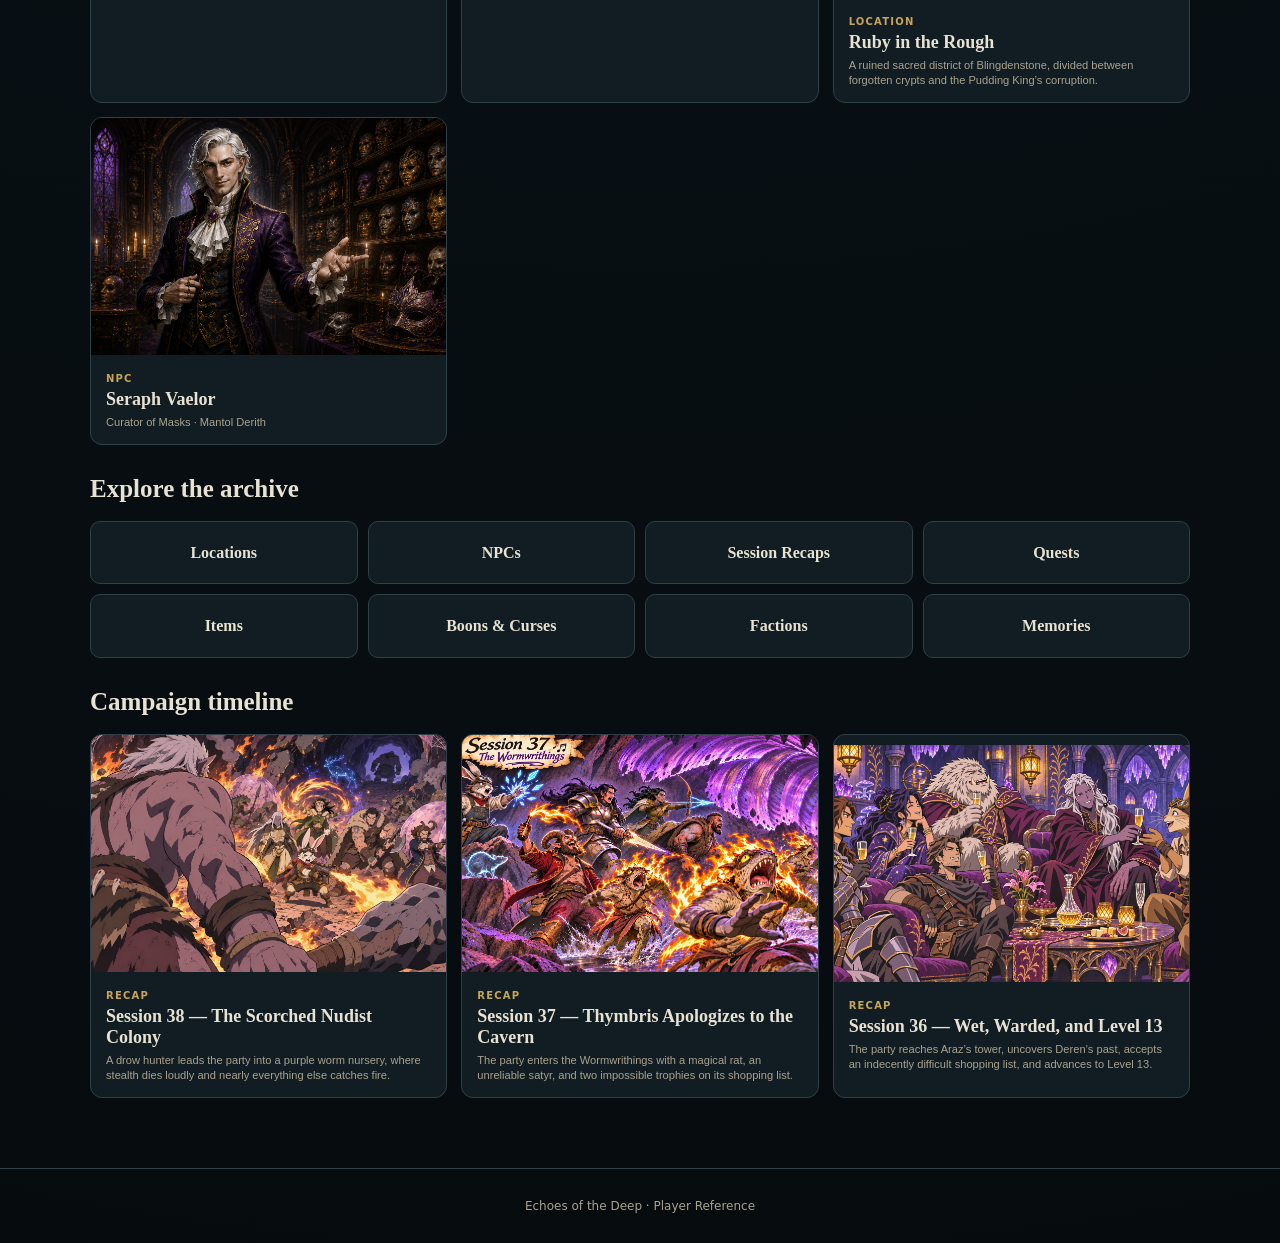
==== commit 7cfb8bac: "Add Session 38 recap banner" ====
--- a/index.html
+++ b/index.html
@@ -28,5 +28,5 @@
   </main>
   <dialog id="entryDialog"><button id="closeDialog" class="close" aria-label="Close">×</button><div id="dialogContent"></div></dialog>
   <footer>Echoes of the Deep · Player Reference</footer>
-  <script src="data/wiki-data.js?v=session-38-20261117"></script><script src="app.js?v=session-33-fit-20261013"></script>
+  <script src="data/wiki-data.js?v=session-38-banner-20261117"></script><script src="app.js?v=session-33-fit-20261013"></script>
 </body></html>
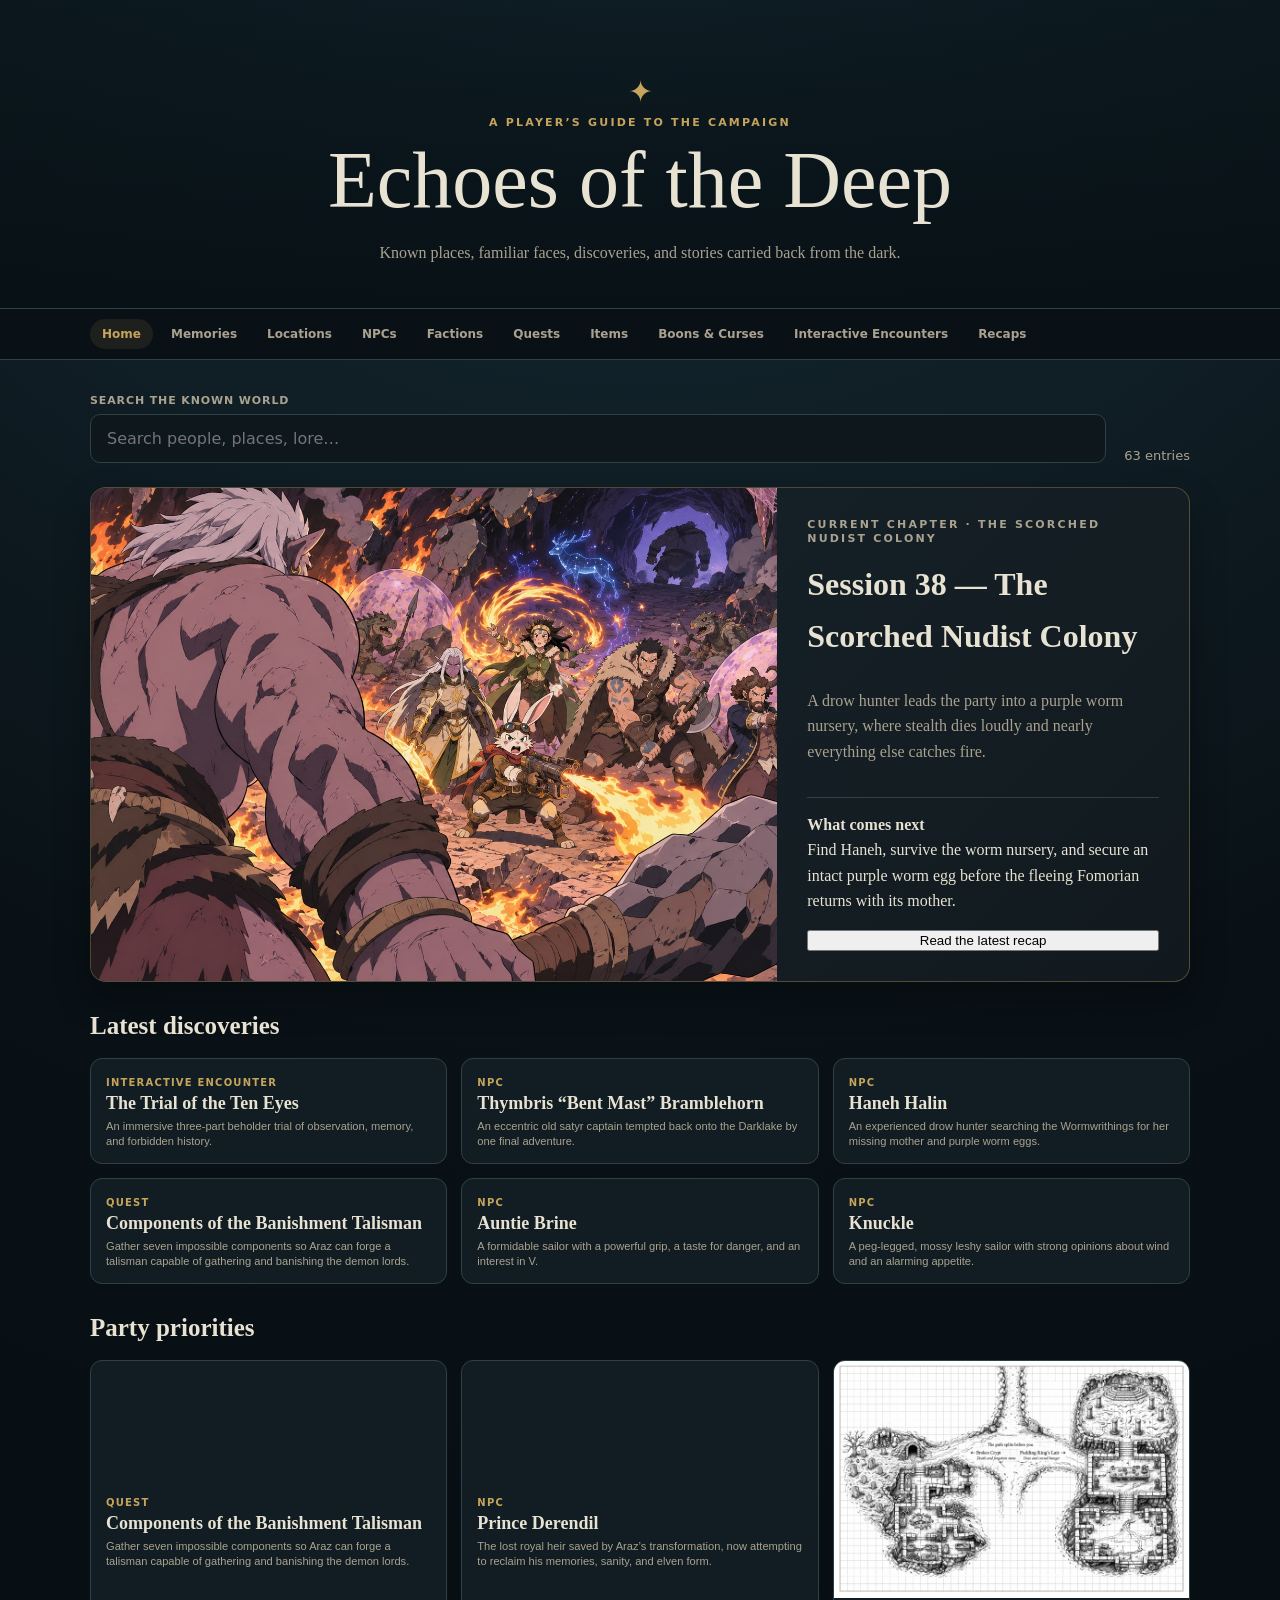
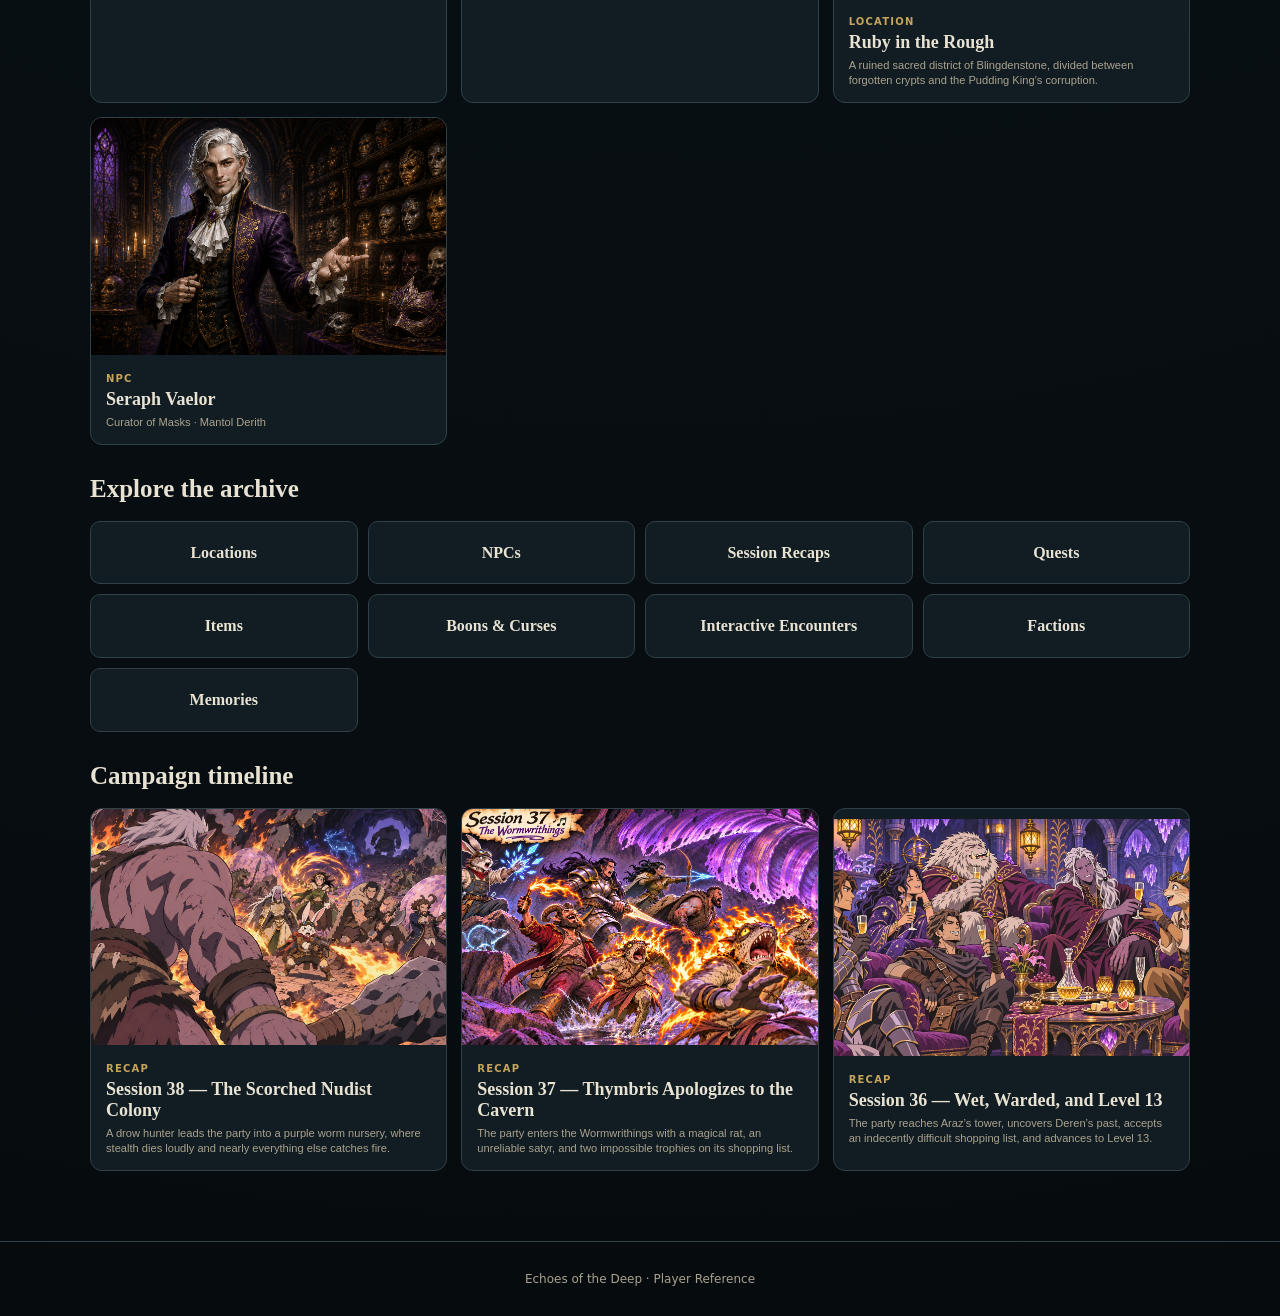
==== commit d83b5444: "Add player-only interactive encounter and offline player backup" ====
--- a/index.html
+++ b/index.html
@@ -8,13 +8,13 @@
     .item-effect{margin-top:24px;padding:20px;border:1px solid var(--gold);border-radius:12px;background:#c6a45b12}.item-effect h3{margin:0 0 8px;color:var(--gold);font-size:23px}.item-effect p{margin:8px 0 0}.item-effect .effect-rarity{font-weight:700;color:var(--gold)}
     .item-filters{display:flex;flex-wrap:wrap;gap:8px;margin:-6px 0 24px}.item-filters button{padding:9px 13px;border:1px solid var(--line);border-radius:999px;background:#0d171c;color:var(--muted);font:700 12px system-ui;cursor:pointer}.item-filters button:hover,.item-filters button.active{border-color:var(--gold);background:#c6a45b1b;color:var(--gold)}
     .item-ledger{margin-bottom:28px}.ledger-heading{padding:24px 26px;border:1px solid #c6a45b66;border-radius:14px 14px 0 0;background:linear-gradient(135deg,#271d12,#101b20)}.ledger-heading h2{margin:2px 0 6px;color:#f1d58f;font:600 clamp(28px,5vw,42px)/1.1 Copperplate,"Palatino Linotype",Georgia,serif;letter-spacing:.04em}.ledger-heading>p:last-child{margin:0;color:var(--muted);font-style:italic}.ledger-section{padding:22px;border:1px solid var(--line);border-top:0;background:#0c161b}.ledger-section h3,.featured-heading{margin:0 0 13px;color:var(--gold);font:600 21px Copperplate,"Palatino Linotype",Georgia,serif;letter-spacing:.06em}.ledger-used{background:#151113}.ledger-scroll{overflow-x:auto}.ledger-table{width:100%;border-collapse:collapse;font-size:14px}.ledger-table th{padding:9px;border-bottom:1px solid var(--gold);color:var(--gold);font:700 11px Copperplate,Georgia,serif;letter-spacing:.08em;text-align:left;text-transform:uppercase}.ledger-table td{padding:11px 9px;border-bottom:1px solid var(--line);vertical-align:top}.ledger-table td:nth-child(5){min-width:260px;color:var(--muted)}.ledger-table button{padding:0;border:0;background:none;color:var(--ink);font:700 14px Georgia,serif;text-align:left;cursor:pointer}.ledger-table button:hover{color:var(--gold)}.ledger-status{white-space:nowrap;color:var(--blue);font-weight:700}.ledger-used .ledger-status{color:#bc8f8f}.ledger-empty{margin:0;color:var(--muted);font-style:italic}.featured-heading{margin-top:28px}
-    .home-dashboard{display:grid;gap:24px;margin-bottom:28px}.home-current{display:grid;grid-template-columns:minmax(0,1.25fr) minmax(280px,.75fr);overflow:hidden;border:1px solid #c6a45b55;border-radius:16px;background:linear-gradient(135deg,#18262d,#11191e);box-shadow:0 16px 36px #0005}.home-current-image{min-height:330px;background:#081014}.home-current-image img{width:100%;height:100%;object-fit:cover}.home-current-copy{display:flex;flex-direction:column;justify-content:center;padding:30px}.home-current-copy h2{margin:5px 0 10px;font-size:32px}.home-current-copy p{color:var(--muted)}.home-current-copy .objective{padding-top:14px;border-top:1px solid var(--line);color:var(--ink)}.home-section h2{margin:0 0 12px;font-size:25px}.home-cards{display:grid;grid-template-columns:repeat(3,minmax(0,1fr));gap:14px}.home-card{overflow:hidden;padding:0;border:1px solid var(--line);border-radius:12px;background:var(--panel);color:var(--ink);text-align:left;cursor:pointer}.home-card:hover{border-color:var(--gold);transform:translateY(-2px)}.home-card img{display:block;width:100%;aspect-ratio:3/2;object-fit:cover;background:#081014}.home-card-copy{display:block;padding:15px}.home-card strong{display:block;margin:4px 0;font:600 18px Georgia,serif}.home-card small{color:var(--muted)}.home-categories{display:grid;grid-template-columns:repeat(4,minmax(0,1fr));gap:10px}.home-categories a{padding:18px;border:1px solid var(--line);border-radius:10px;background:#111d22;color:var(--ink);font-weight:700;text-align:center;text-decoration:none}.home-categories a:hover{border-color:var(--gold);color:var(--gold)}@media(max-width:800px){.home-current{grid-template-columns:1fr}.home-current-image{min-height:230px}.home-cards{grid-template-columns:repeat(2,minmax(0,1fr))}.home-categories{grid-template-columns:repeat(2,minmax(0,1fr))}}@media(max-width:520px){.home-cards{grid-template-columns:1fr}}
+    .home-dashboard{display:grid;gap:24px;margin-bottom:28px}.home-current{display:grid;grid-template-columns:minmax(0,1.25fr) minmax(280px,.75fr);overflow:hidden;border:1px solid #c6a45b55;border-radius:16px;background:linear-gradient(135deg,#18262d,#11191e);box-shadow:0 16px 36px #0005}.home-current-image{min-height:330px;background:#081014}.home-current-image img{width:100%;height:100%;object-fit:cover}.home-current-copy{display:flex;flex-direction:column;justify-content:center;padding:30px}.home-current-copy h2{margin:5px 0 10px;font-size:32px}.home-current-copy p{color:var(--muted)}.home-current-copy .objective{padding-top:14px;border-top:1px solid var(--line);color:var(--ink)}.home-section h2{margin:0 0 12px;font-size:25px}.home-cards{display:grid;grid-template-columns:repeat(3,minmax(0,1fr));gap:14px}.home-card{overflow:hidden;padding:0;border:1px solid var(--line);border-radius:12px;background:var(--panel);color:var(--ink);text-align:left;cursor:pointer}.home-card:hover{border-color:var(--gold);transform:translateY(-2px)}.home-card img{display:block;width:100%;aspect-ratio:3/2;object-fit:cover;background:#081014}.home-card-copy{display:block;padding:15px}.home-card strong{display:block;margin:4px 0;font:600 18px Georgia,serif}.home-card small{color:var(--muted)}.home-categories{display:grid;grid-template-columns:repeat(4,minmax(0,1fr));gap:10px}.home-categories a{padding:18px;border:1px solid var(--line);border-radius:10px;background:#111d22;color:var(--ink);font-weight:700;text-align:center;text-decoration:none}.home-categories a:hover{border-color:var(--gold);color:var(--gold)}.encounter-actions{display:grid;grid-template-columns:repeat(2,minmax(0,1fr));gap:10px;margin-top:26px;padding-top:22px;border-top:1px solid var(--line)}.encounter-actions h3,.encounter-actions p{grid-column:1/-1;margin:0}.encounter-actions h3{color:var(--gold);font-size:22px}.encounter-actions p{color:var(--muted)}.encounter-actions a{display:block;padding:12px 14px;border:1px solid var(--gold);border-radius:9px;background:#c6a45b16;color:var(--ink);font:700 13px system-ui;text-align:center;text-decoration:none}.encounter-actions a:hover{background:#c6a45b2b;color:#fff2c7}.encounter-actions .secondary{border-color:var(--line);background:#111d22}.encounter-actions .wide{grid-column:1/-1}@media(max-width:800px){.home-current{grid-template-columns:1fr}.home-current-image{min-height:230px}.home-cards{grid-template-columns:repeat(2,minmax(0,1fr))}.home-categories{grid-template-columns:repeat(2,minmax(0,1fr))}}@media(max-width:520px){.home-cards{grid-template-columns:1fr}.encounter-actions{grid-template-columns:1fr}.encounter-actions .wide{grid-column:auto}}
   </style>
   <style>.npc-directory{margin-bottom:28px}.npc-heading{background:linear-gradient(135deg,#17232a,#251a2c)}.npc-table td:nth-child(5){min-width:280px;color:var(--muted)}.npc-relationship{color:var(--blue);font-weight:700}.ledger-unknown{background:#11171d}</style>
 </head>
 <body>
   <header class="hero"><div class="hero-mark">✦</div><p class="eyebrow">A player’s guide to the campaign</p><h1>Echoes of the Deep</h1><p class="subtitle">Known places, familiar faces, discoveries, and stories carried back from the dark.</p></header>
-  <nav class="wiki-nav" aria-label="Wiki sections"><a href="#home" class="active">Home</a><a href="#memories">Memories</a><a href="#locations">Locations</a><a href="#npcs">NPCs</a><a href="#factions">Factions</a><a href="#quests">Quests</a><a href="#items">Items</a><a href="#boons-curses">Boons &amp; Curses</a><a href="#recaps">Recaps</a></nav>
+  <nav class="wiki-nav" aria-label="Wiki sections"><a href="#home" class="active">Home</a><a href="#memories">Memories</a><a href="#locations">Locations</a><a href="#npcs">NPCs</a><a href="#factions">Factions</a><a href="#quests">Quests</a><a href="#items">Items</a><a href="#boons-curses">Boons &amp; Curses</a><a href="#encounters">Interactive Encounters</a><a href="#recaps">Recaps</a></nav>
   <main>
     <section class="tools"><label class="search"><span>Search the known world</span><input id="searchInput" type="search" placeholder="Search people, places, lore…"></label><p id="resultCount" aria-live="polite"></p></section>
     <nav id="itemFilters" class="item-filters hidden" aria-label="Item categories"><button class="active" type="button" data-item-category="all">All</button><button type="button" data-item-category="equipment">Equipment</button><button type="button" data-item-category="consumable">Consumables</button><button type="button" data-item-category="relic">Relics</button><button type="button" data-item-category="treasure">Treasure</button><button type="button" data-item-category="quest">Quest Items</button><button type="button" data-item-category="keepsake">Keepsakes</button></nav>
@@ -28,5 +28,5 @@
   </main>
   <dialog id="entryDialog"><button id="closeDialog" class="close" aria-label="Close">×</button><div id="dialogContent"></div></dialog>
   <footer>Echoes of the Deep · Player Reference</footer>
-  <script src="data/wiki-data.js?v=session-38-banner-20261117"></script><script src="app.js?v=session-33-fit-20261013"></script>
+  <script src="data/wiki-data.js?v=encounter-player-only-v2"></script><script src="app.js?v=encounter-player-only-v2"></script>
 </body></html>
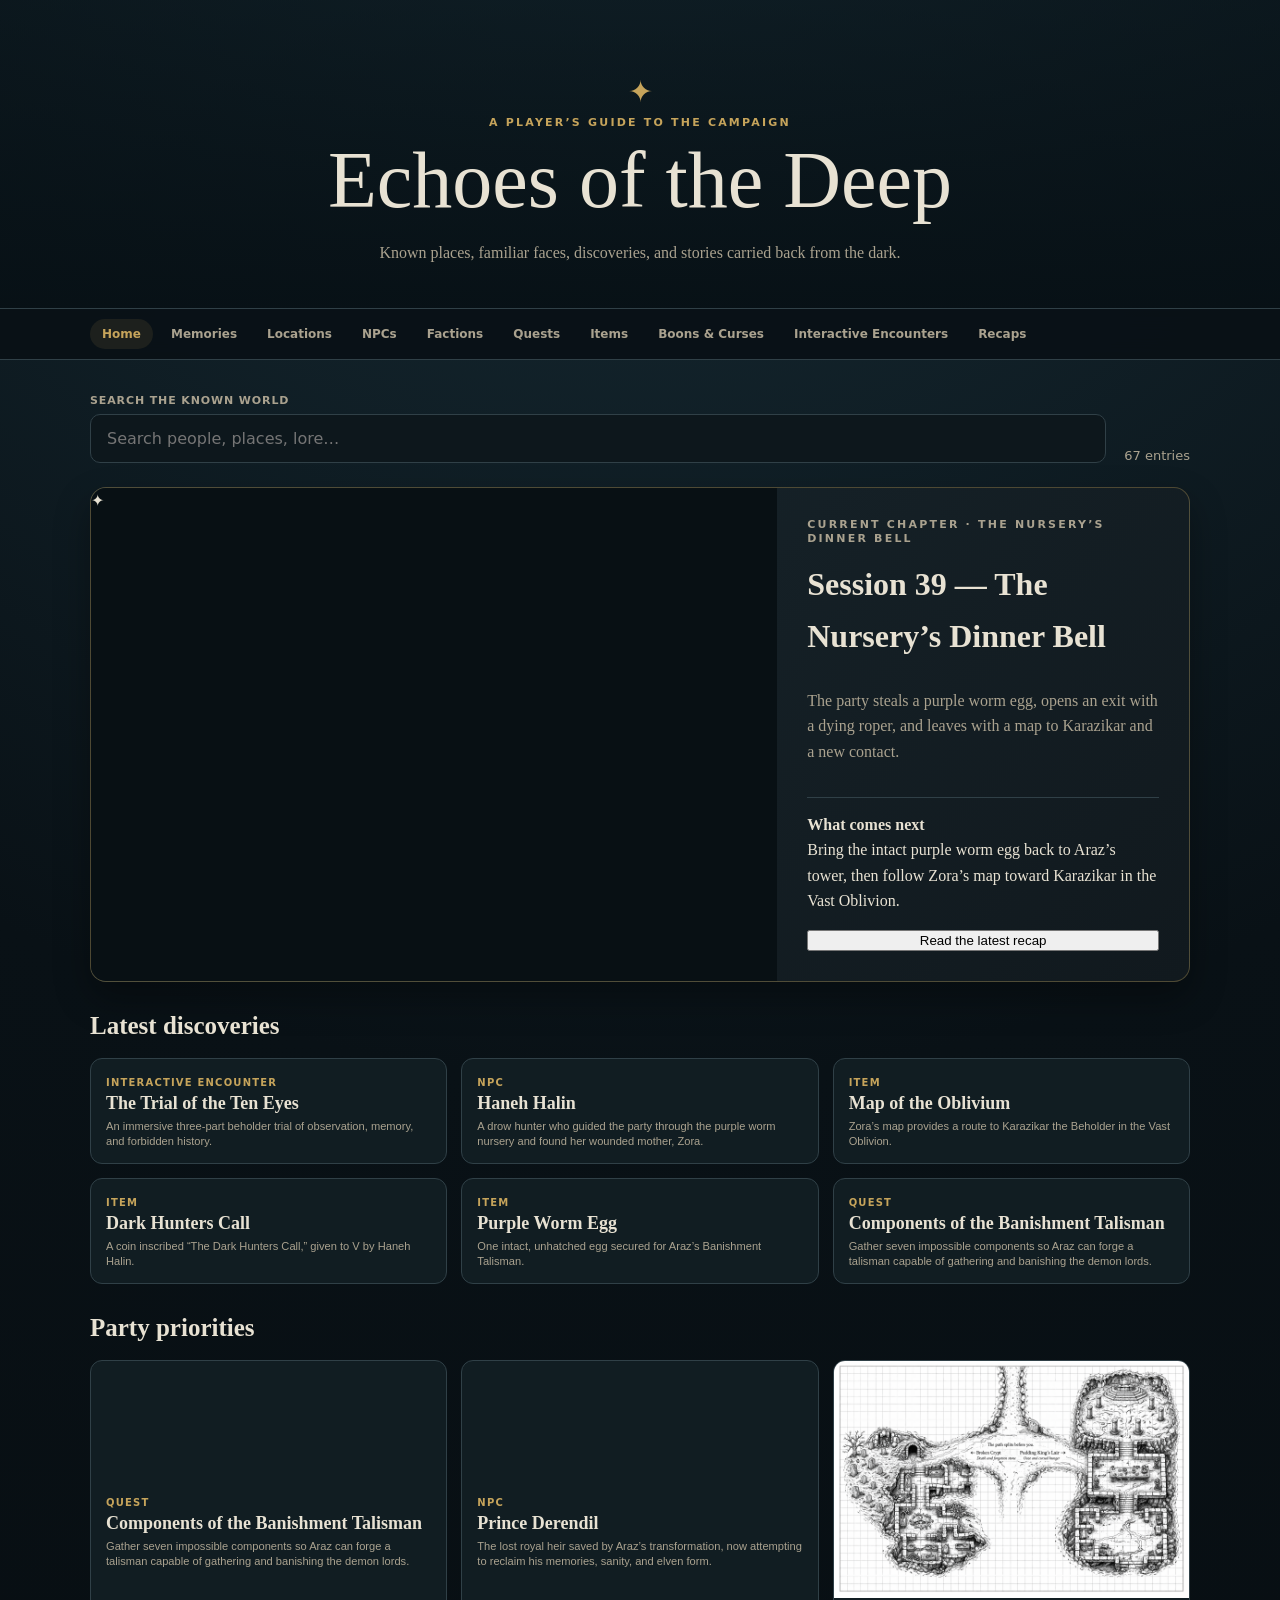
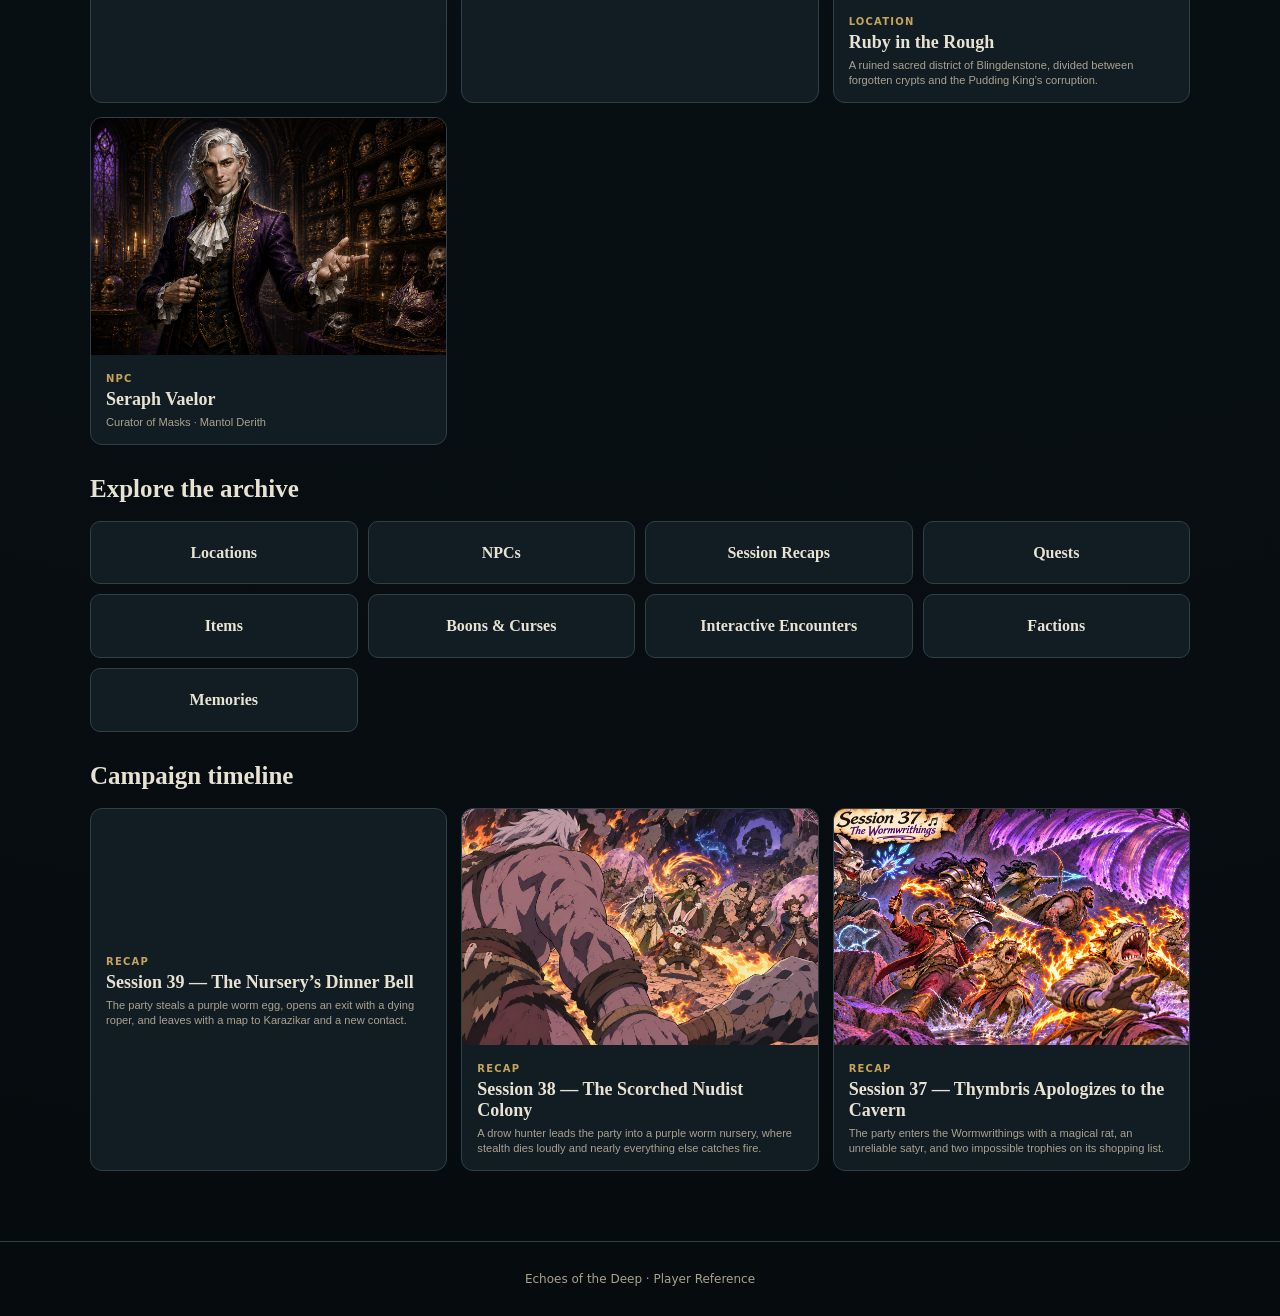
==== commit 70e5e54f: "Add Session 39 recap and nursery quest loot" ====
--- a/index.html
+++ b/index.html
@@ -28,5 +28,5 @@
   </main>
   <dialog id="entryDialog"><button id="closeDialog" class="close" aria-label="Close">×</button><div id="dialogContent"></div></dialog>
   <footer>Echoes of the Deep · Player Reference</footer>
-  <script src="data/wiki-data.js?v=encounter-player-only-v2"></script><script src="app.js?v=encounter-player-only-v2"></script>
+  <script src="data/wiki-data.js?v=session-39-20261124"></script><script src="app.js?v=encounter-player-only-v2"></script>
 </body></html>
